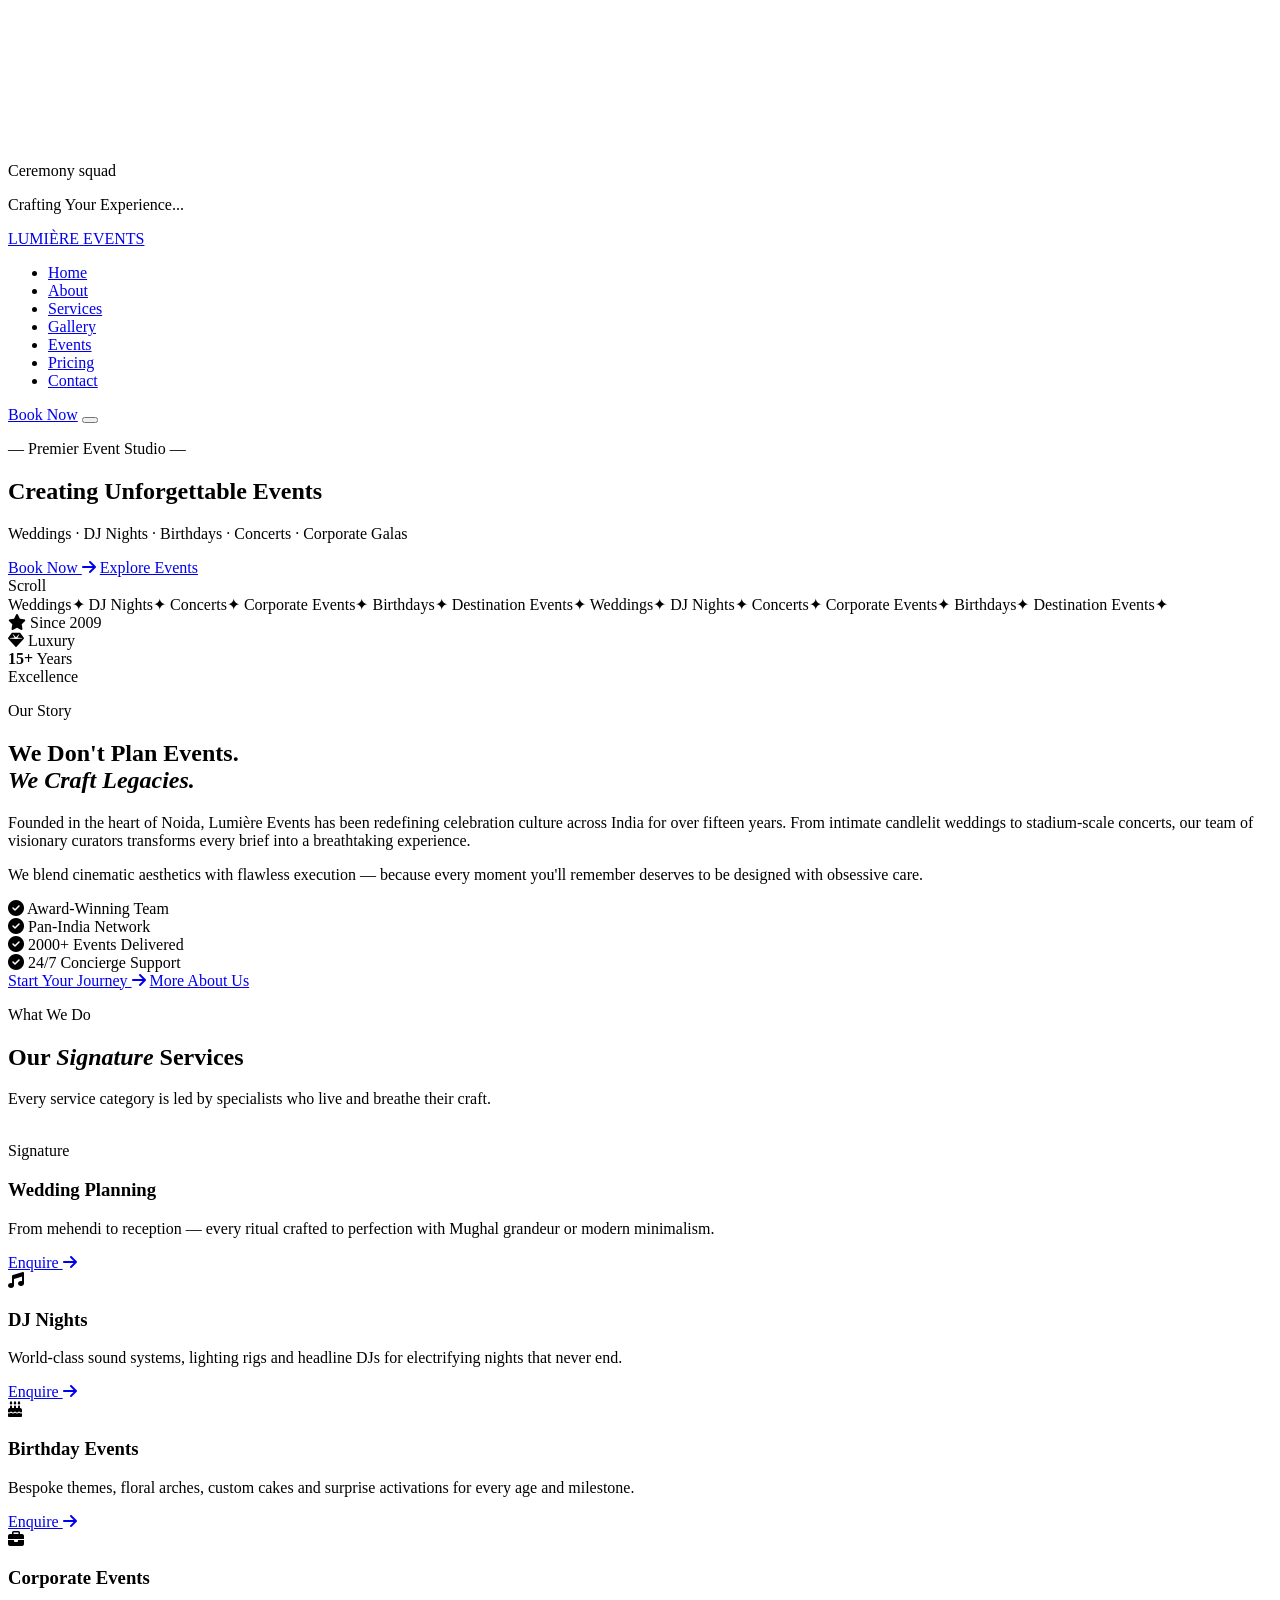
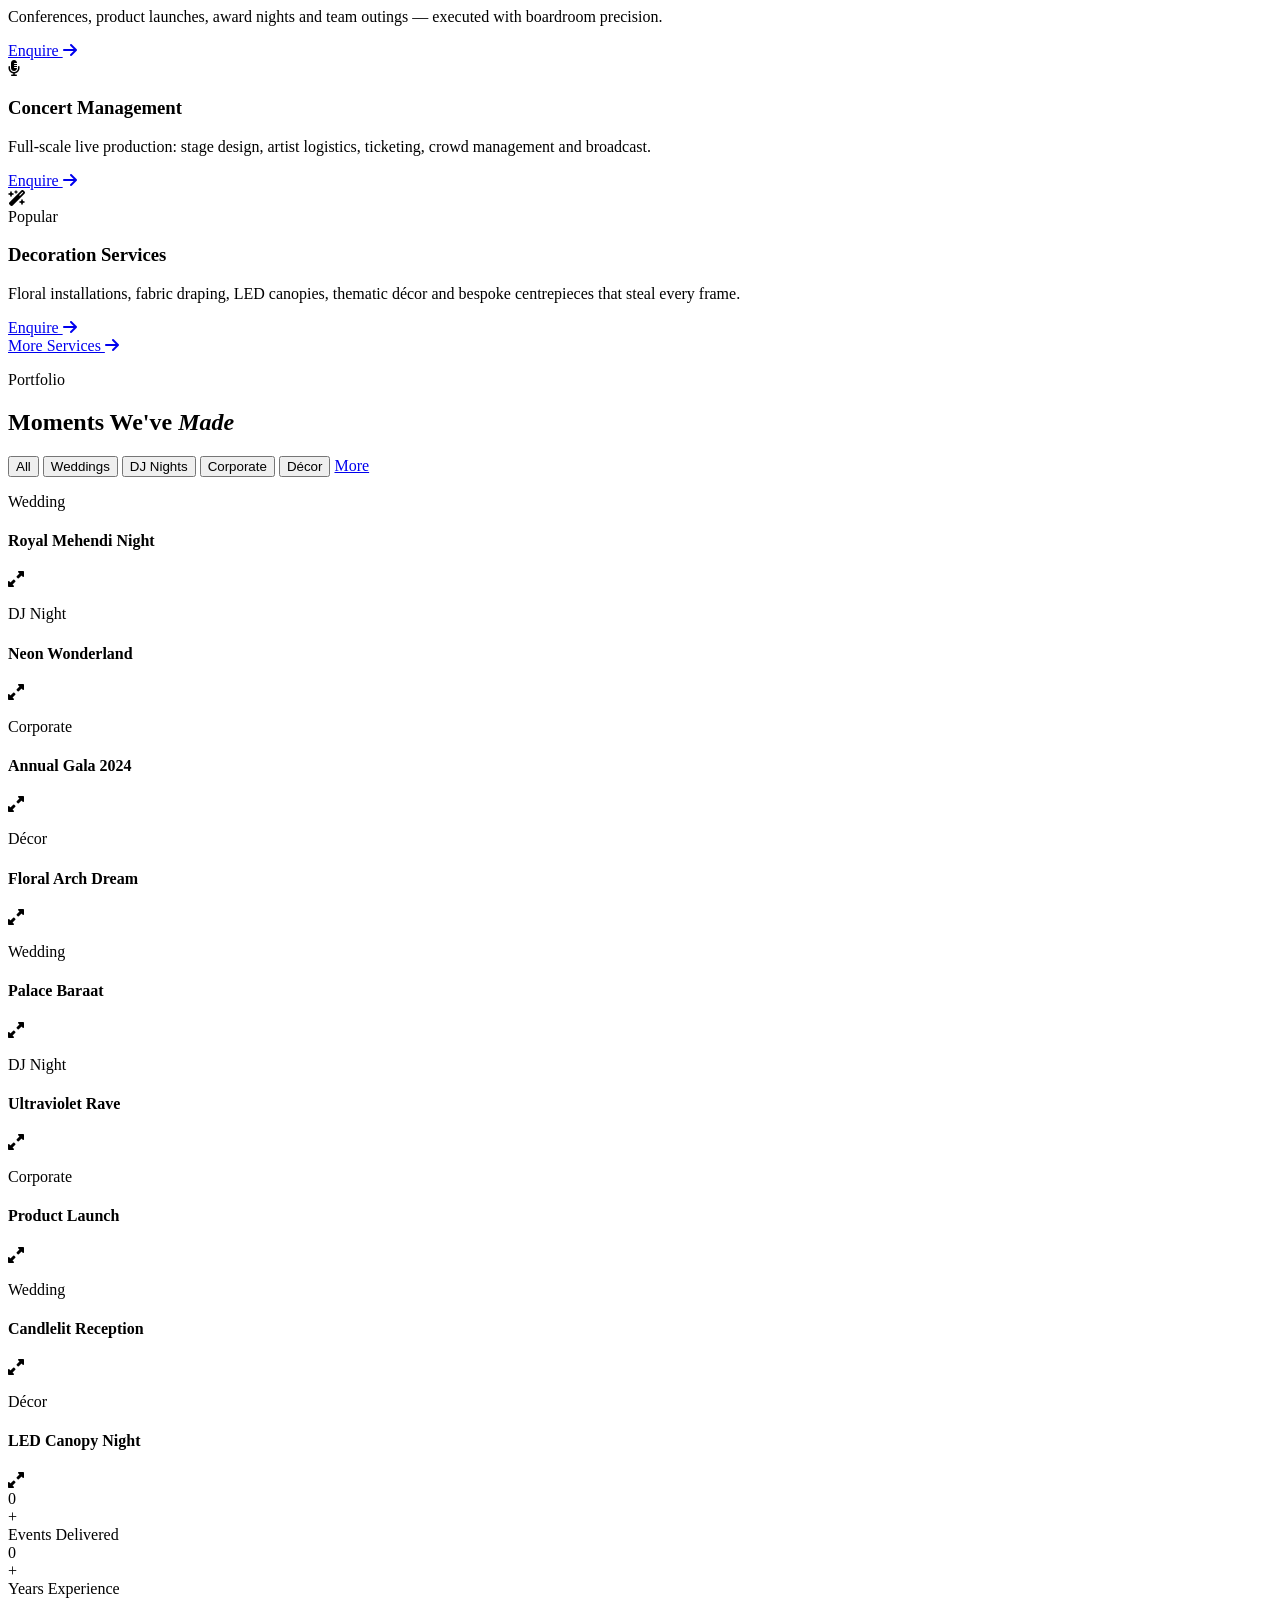
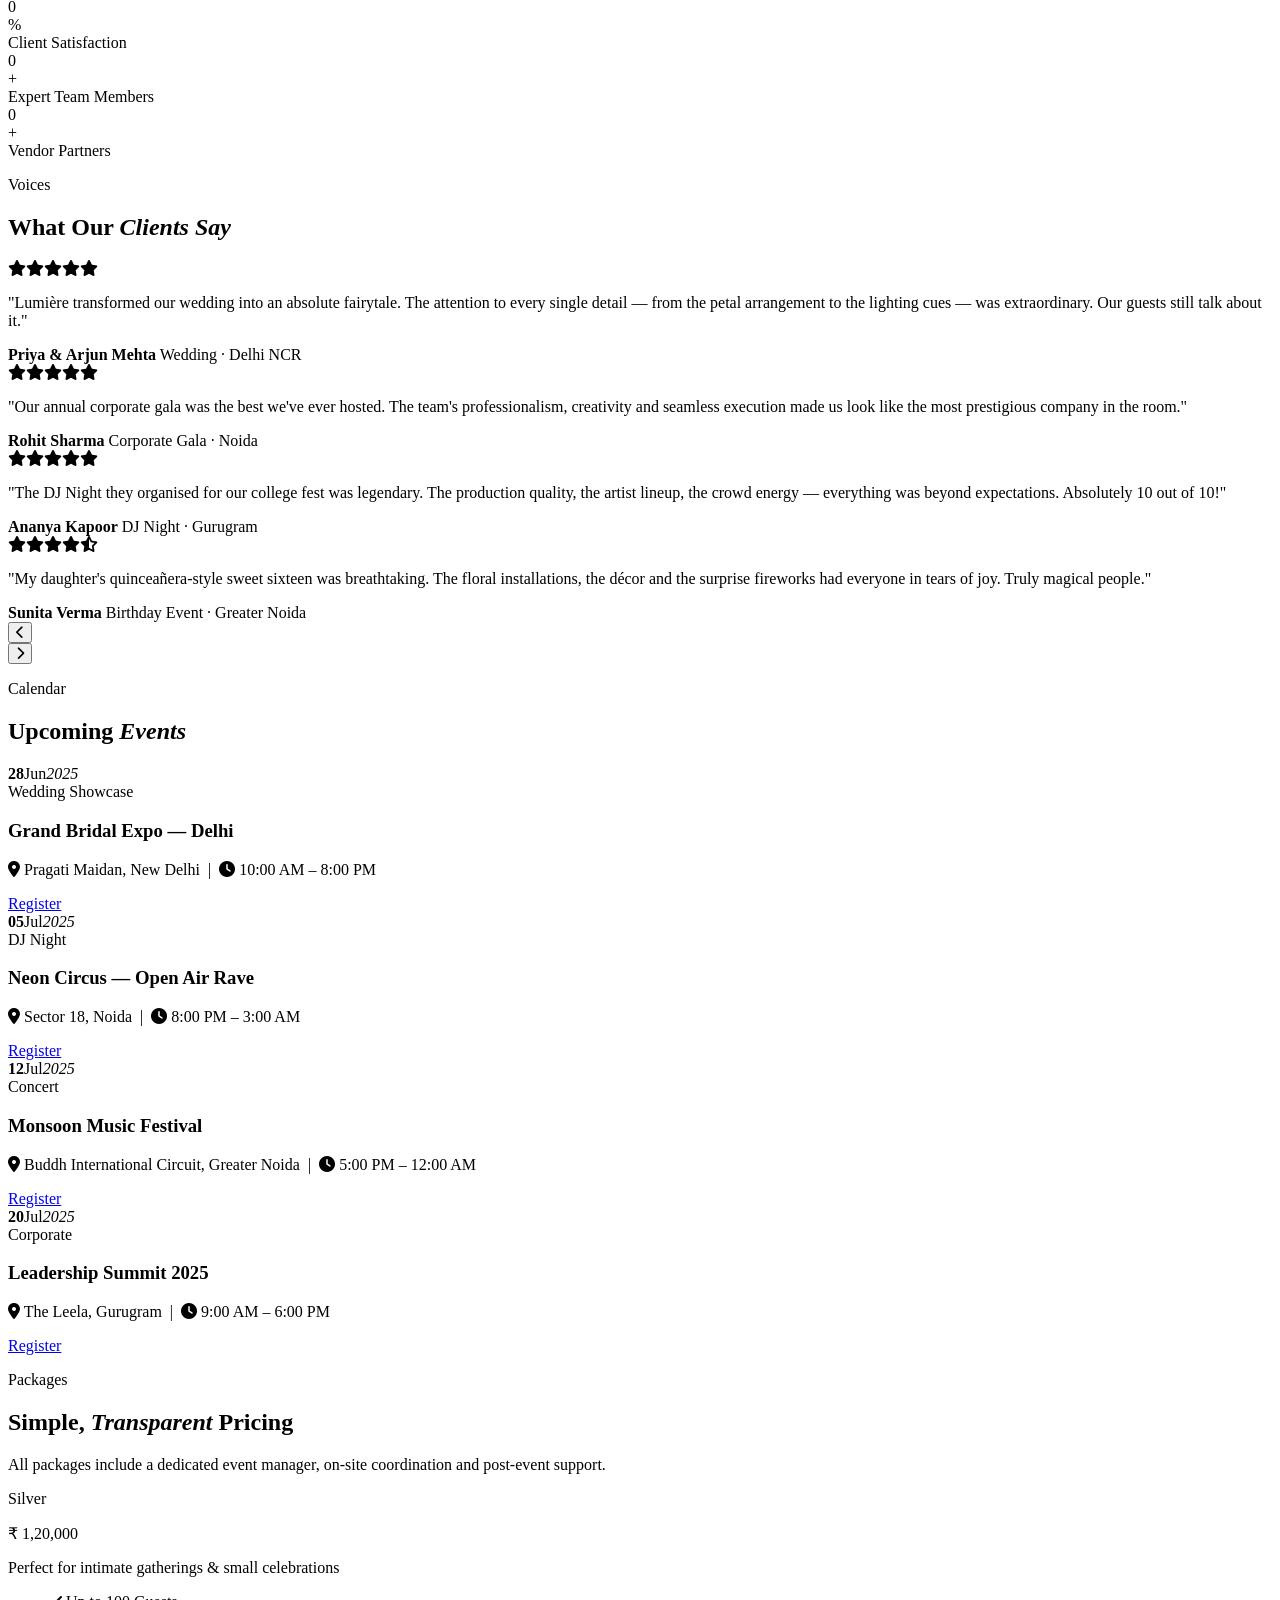
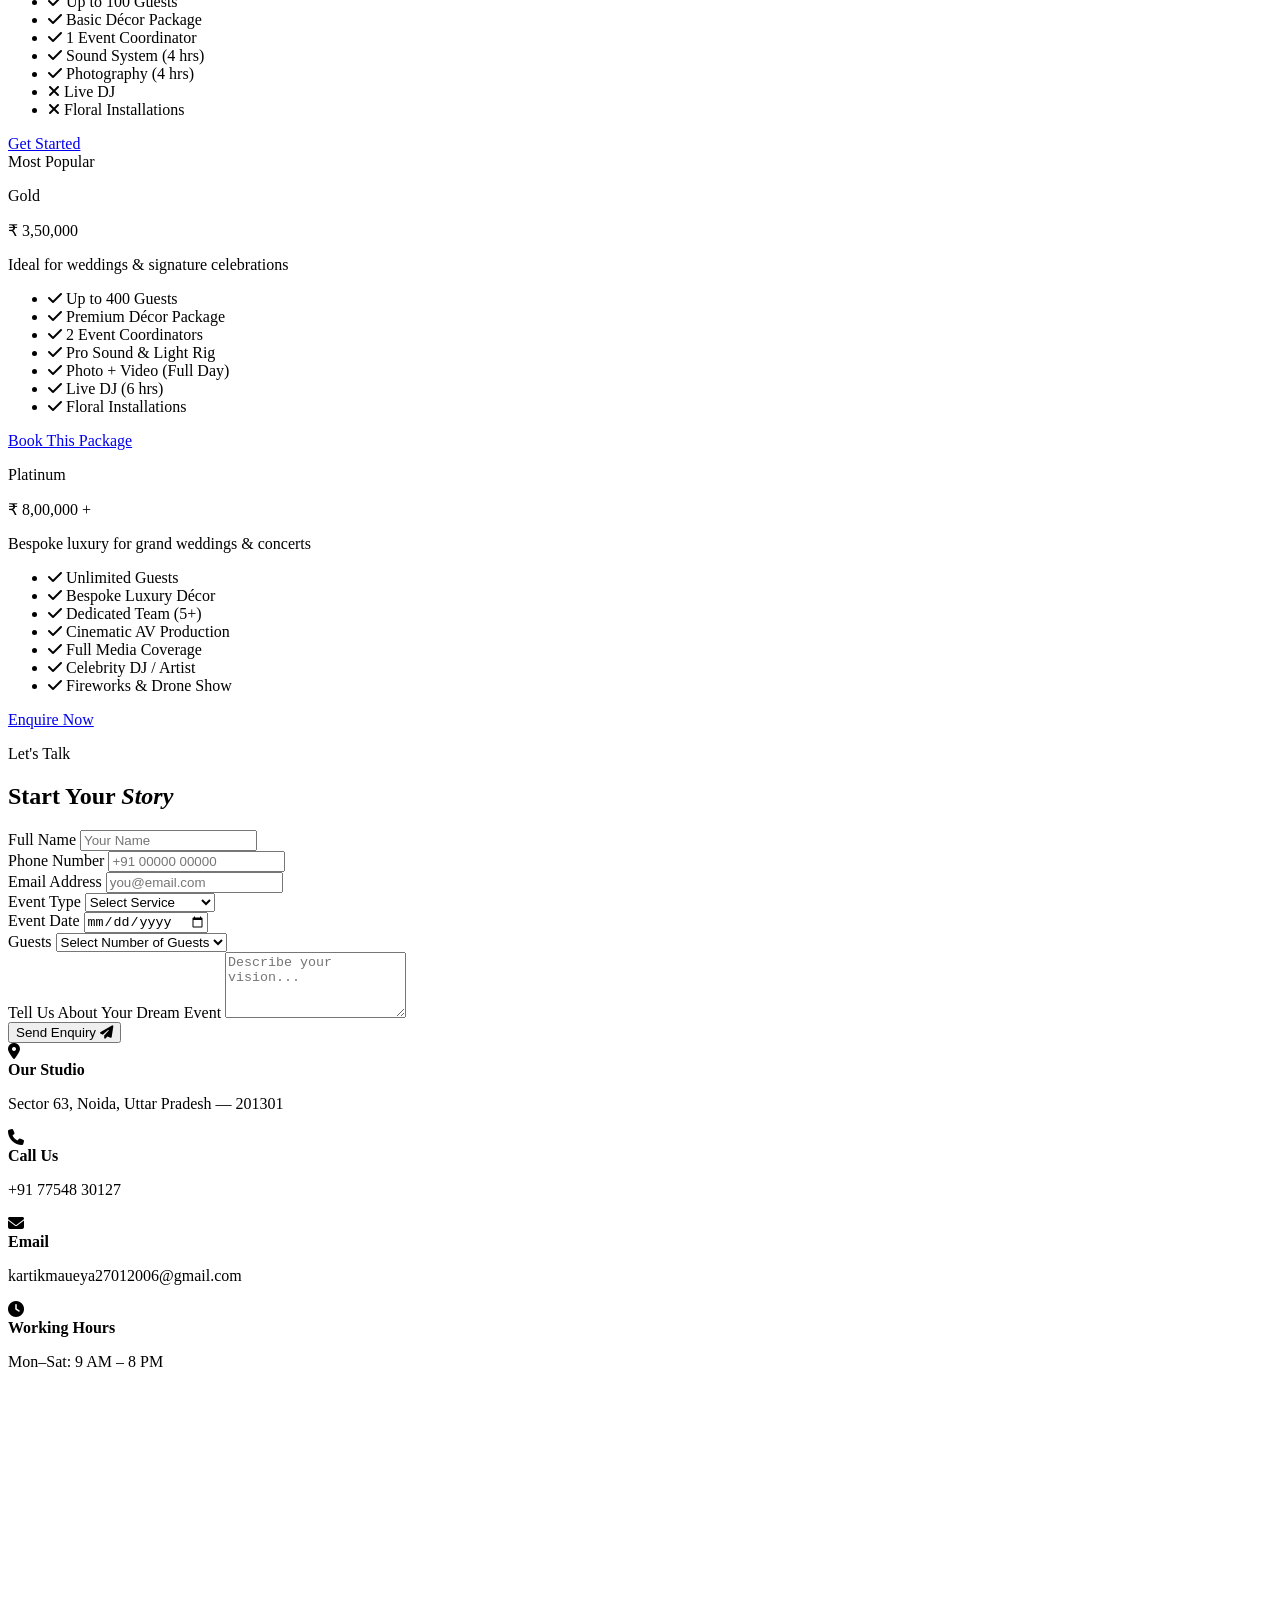
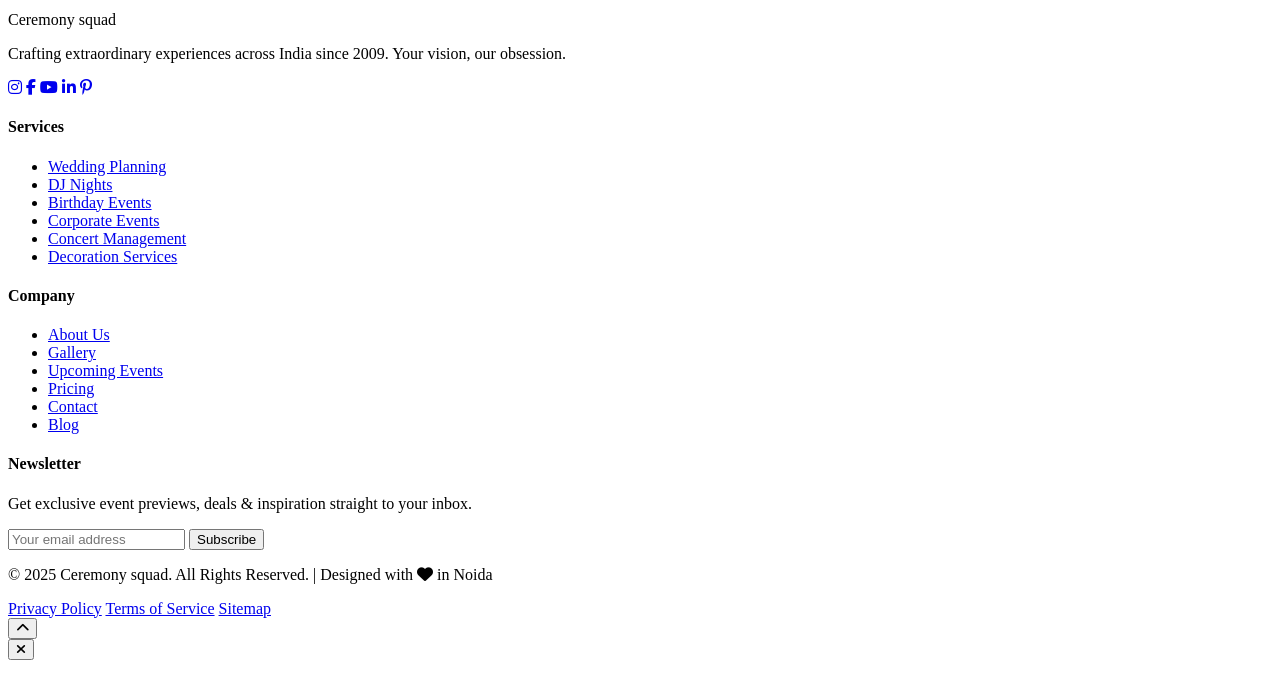
==== index.html @ a103bd66 "Update button text to 'More About Us'" ====
<!DOCTYPE html>
<html lang="en">
<head>
  <meta charset="UTF-8" />
  <meta name="viewport" content="width=device-width, initial-scale=1.0" />
  <meta name="description" content="Lumière Events – Premium luxury event planning for weddings, DJ nights, corporate events, concerts & more in India." />
  <meta name="keywords" content="luxury event planner, wedding planner, DJ night, corporate events, concert management, Noida" />
  <title>Ceremony squad | Creating Unforgettable Moments</title>
  <link rel="preconnect" href="https://fonts.googleapis.com" />
  <link rel="preconnect" href="https://fonts.gstatic.com" crossorigin />
  <link href="https://fonts.googleapis.com/css2?family=Bebas+Neue&family=Montserrat:ital,wght@0,300;0,400;0,600;0,700;1,300&family=Cormorant+Garamond:ital,wght@0,300;0,400;1,300&display=swap" rel="stylesheet" />
  <link rel="stylesheet" href="https://cdnjs.cloudflare.com/ajax/libs/font-awesome/6.5.0/css/all.min.css" />
  <link rel="stylesheet" href="style.css" />
</head>
<body>

  <!-- PARTICLE CANVAS -->
  <canvas id="particles-canvas"></canvas>

  <!-- CURSOR -->
  <div class="cursor-dot"></div>
  <div class="cursor-ring"></div>

  <!-- PRELOADER -->
  <div id="preloader">
    <div class="preloader-inner">
      <div class="preloader-logo">Ceremony squad</span></div>
      <div class="preloader-bar"><div class="preloader-fill"></div></div>
      <p class="preloader-text">Crafting Your Experience...</p>
    </div>
  </div>

  <!-- ===== NAVBAR ===== -->
  <nav id="navbar">
    <div class="nav-container">
      <a href="#home" class="nav-logo">
        <span class="logo-main">LUMIÈRE</span>
        <span class="logo-sub">EVENTS</span>
      </a>
      <ul class="nav-links" id="nav-links">
        <li><a href="#home" class="nav-link active">Home</a></li>
        <li><a href="#about" class="nav-link">About</a></li>
        <li><a href="#services" class="nav-link">Services</a></li>
        <li><a href="#gallery" class="nav-link">Gallery</a></li>
        <li><a href="#upcoming" class="nav-link">Events</a></li>
        <li><a href="#pricing" class="nav-link">Pricing</a></li>
        <li><a href="#contact" class="nav-link">Contact</a></li>
      </ul>
      <a href="#contact" class="nav-cta">Book Now</a>
      <button class="hamburger" id="hamburger" aria-label="Menu">
        <span></span><span></span><span></span>
      </button>
    </div>
  </nav>

  <!-- ===== HERO ===== -->
  <section id="home" class="hero">
    <div class="hero-bg">
      <div class="hero-overlay"></div>
      <div class="hero-shapes">
        <div class="hs hs1"></div>
        <div class="hs hs2"></div>
        <div class="hs hs3"></div>
      </div>
      <!-- Animated event imagery using CSS -->
      <div class="hero-visual">
        <div class="hv-ring hv-ring1"></div>
        <div class="hv-ring hv-ring2"></div>
        <div class="hv-ring hv-ring3"></div>
        <div class="hv-orb"></div>
      </div>
    </div>
    <div class="hero-content">
      <p class="hero-eyebrow reveal-up">— Premier Event Studio —</p>
      <h1 class="hero-title">
        <span class="ht-line reveal-up delay-1">Creating</span>
        <span class="ht-line ht-gold reveal-up delay-2">Unforgettable</span>
        <span class="ht-line reveal-up delay-3">Events</span>
      </h1>
      <p class="hero-tagline reveal-up delay-4">
        Weddings · DJ Nights · Birthdays · Concerts · Corporate Galas
      </p>
      <div class="hero-actions reveal-up delay-5">
        <a href="#contact" class="btn btn-gold">Book Now <i class="fas fa-arrow-right"></i></a>
        <a href="#services" class="btn btn-outline">Explore Events</a>
      </div>
      <div class="hero-scroll-cue">
        <span>Scroll</span>
        <div class="scroll-line"></div>
      </div>
    </div>
    <div class="hero-ticker">
      <div class="ticker-inner">
        <span>Weddings</span><span class="sep">✦</span>
        <span>DJ Nights</span><span class="sep">✦</span>
        <span>Concerts</span><span class="sep">✦</span>
        <span>Corporate Events</span><span class="sep">✦</span>
        <span>Birthdays</span><span class="sep">✦</span>
        <span>Destination Events</span><span class="sep">✦</span>
        <span>Weddings</span><span class="sep">✦</span>
        <span>DJ Nights</span><span class="sep">✦</span>
        <span>Concerts</span><span class="sep">✦</span>
        <span>Corporate Events</span><span class="sep">✦</span>
        <span>Birthdays</span><span class="sep">✦</span>
        <span>Destination Events</span><span class="sep">✦</span>
      </div>
    </div>
  </section>

  <!-- ===== ABOUT ===== -->
  <section id="about" class="about section">
    <div class="container">
      <div class="about-grid">
        <div class="about-visual">
          <div class="av-frame">
            <div class="av-img av-img1">
              <div class="av-placeholder ap1" style="background-image: url('img/wed.jpg')">
                <i class="fas fa-star"></i>
                <span style="color: black;">Since 2009</span>
              </div>
            </div>
            <div class="av-img av-img2">
              <div class="av-placeholder ap2" >
                <i class="fas fa-gem"></i>
                <span>Luxury</span>
              </div>
            </div>
            <div class="av-badge">
              <div class="avb-inner">
                <strong>15+</strong>
                <span>Years<br>Excellence</span>
              </div>
            </div>
          </div>
        </div>
        <div class="about-text">
          <p class="section-eyebrow">Our Story</p>
          <h2 class="section-title">We Don't Plan Events.<br><em>We Craft Legacies.</em></h2>
          <p class="about-desc">
            Founded in the heart of Noida, Lumière Events has been redefining celebration culture across India for over fifteen years. From intimate candlelit weddings to stadium-scale concerts, our team of visionary curators transforms every brief into a breathtaking experience.
          </p>
          <p class="about-desc">
            We blend cinematic aesthetics with flawless execution — because every moment you'll remember deserves to be designed with obsessive care.
          </p>
          <div class="about-pills">
            <div class="pill"><i class="fas fa-check-circle"></i> Award-Winning Team</div>
            <div class="pill"><i class="fas fa-check-circle"></i> Pan-India Network</div>
            <div class="pill"><i class="fas fa-check-circle"></i> 2000+ Events Delivered</div>
            <div class="pill"><i class="fas fa-check-circle"></i> 24/7 Concierge Support</div>
          </div>
          <a href="#contact" class="btn btn-gold mt-2">Start Your Journey <i class="fas fa-arrow-right"></i></a>
          <a href="about.html" class="btn btn-outline">More About Us</a>
        </div>
      </div>
    </div>
  </section>

  <!-- ===== SERVICES ===== -->
  <section id="services" class="services section section-dark">
    <div class="container">
      <div class="section-header">
        <p class="section-eyebrow">What We Do</p>
        <h2 class="section-title">Our <em>Signature</em> Services</h2>
        <p class="section-sub">Every service category is led by specialists who live and breathe their craft.</p>
      </div>
      <div class="services-grid">

        <div class="service-card sc-wide">
          <div class="sc-icon"><i class="fas fa-rings-wedding"></i></div>
          <div class="sc-tag">Signature</div>
          <h3>Wedding Planning</h3>
          <p>From mehendi to reception — every ritual crafted to perfection with Mughal grandeur or modern minimalism.</p>
          <a href="#contact" class="sc-link">Enquire <i class="fas fa-arrow-right"></i></a>
          <div class="sc-glow"></div>
        </div>

        <div class="service-card">
          <div class="sc-icon"><i class="fas fa-music"></i></div>
          <h3>DJ Nights</h3>
          <p>World-class sound systems, lighting rigs and headline DJs for electrifying nights that never end.</p>
          <a href="#contact" class="sc-link">Enquire <i class="fas fa-arrow-right"></i></a>
          <div class="sc-glow sc-glow-purple"></div>
        </div>

        <div class="service-card">
          <div class="sc-icon"><i class="fas fa-cake-candles"></i></div>
          <h3>Birthday Events</h3>
          <p>Bespoke themes, floral arches, custom cakes and surprise activations for every age and milestone.</p>
          <a href="#contact" class="sc-link">Enquire <i class="fas fa-arrow-right"></i></a>
          <div class="sc-glow sc-glow-orange"></div>
        </div>

        <div class="service-card">
          <div class="sc-icon"><i class="fas fa-briefcase"></i></div>
          <h3>Corporate Events</h3>
          <p>Conferences, product launches, award nights and team outings — executed with boardroom precision.</p>
          <a href="#contact" class="sc-link">Enquire <i class="fas fa-arrow-right"></i></a>
          <div class="sc-glow"></div>
        </div>

        <div class="service-card">
          <div class="sc-icon"><i class="fas fa-microphone-lines"></i></div>
          <h3>Concert Management</h3>
          <p>Full-scale live production: stage design, artist logistics, ticketing, crowd management and broadcast.</p>
          <a href="#contact" class="sc-link">Enquire <i class="fas fa-arrow-right"></i></a>
          <div class="sc-glow sc-glow-purple"></div>
        </div>

        <div class="service-card sc-wide">
          <div class="sc-icon"><i class="fas fa-wand-magic-sparkles"></i></div>
          <div class="sc-tag">Popular</div>
          <h3>Decoration Services</h3>
          <p>Floral installations, fabric draping, LED canopies, thematic décor and bespoke centrepieces that steal every frame.</p>
          <a href="#contact" class="sc-link">Enquire <i class="fas fa-arrow-right"></i></a>
          <div class="sc-glow sc-glow-orange"></div>
        </div>

      </div>
      <a href="services.html" class="btn btn-gold mt-2">More Services <i class="fas fa-arrow-right"></i></a>
    </div>
  </section>

  <!-- ===== GALLERY ===== -->
  <section id="gallery" class="gallery section">
    <div class="container">
      <div class="section-header">
        <p class="section-eyebrow">Portfolio</p>
        <h2 class="section-title">Moments We've <em>Made</em></h2>
      </div>
      <div class="gallery-filter">
        <button class="gf-btn active" data-filter="all">All</button>
        <button class="gf-btn" data-filter="wedding">Weddings</button>
        <button class="gf-btn" data-filter="dj">DJ Nights</button>
        <button class="gf-btn" data-filter="corporate">Corporate</button>
        <button class="gf-btn" data-filter="decor">Décor</button>
        <a href="gallery.html" class="gf-btn">More</a>
      </div>
      <div class="gallery-masonry">
        <div class="gm-item tall" data-cat="wedding">
          <div class="gmi-inner gmi-c1" style="background-image: url('img/mehndi.jpg'); background-size: cover; background-position: center;">
            <div class="gmi-overlay">
              <p class="gmi-cat">Wedding</p>
              <h4>Royal Mehendi Night</h4>
              <i class="fas fa-expand-alt"></i>
            </div>
          </div>
        </div>
        <div class="gm-item" data-cat="dj">
          <div class="gmi-inner gmi-c2" style="background-image: url('img/neon.jpg'); background-size: cover; background-position: center;">
            <div class="gmi-overlay">
              <p class="gmi-cat">DJ Night</p>
              <h4>Neon Wonderland</h4>
              <i class="fas fa-expand-alt"></i>
            </div>
          </div>
        </div>
        <div class="gm-item" data-cat="corporate">
          <div class="gmi-inner gmi-c3" style="background-image: url('img/corporate.jpg'); background-size: cover; background-position: center;">
            <div class="gmi-overlay">
              <p class="gmi-cat">Corporate</p>
              <h4>Annual Gala 2024</h4>
              <i class="fas fa-expand-alt"></i>
            </div>
          </div>
        </div>
        <div class="gm-item tall" data-cat="decor">
          <div class="gmi-inner gmi-c4" style="background-image: url('img/wed.jpg'); background-size: cover; background-position: center;">
            <div class="gmi-overlay">
              <p class="gmi-cat">Décor</p>
              <h4>Floral Arch Dream</h4>
              <i class="fas fa-expand-alt"></i>
            </div>
          </div>
        </div>
        <div class="gm-item wide" data-cat="wedding">
          <div class="gmi-inner gmi-c5" style="background-image: url('img/baraat.jpg'); background-size: cover; background-position: center;">
            <div class="gmi-overlay">
              <p class="gmi-cat">Wedding</p>
              <h4>Palace Baraat</h4>
              <i class="fas fa-expand-alt"></i>
            </div>
          </div>
        </div>
        <div class="gm-item" data-cat="dj">
          <div class="gmi-inner gmi-c6" style="background-image: url('img/dj.jpg'); background-size: cover; background-position: center;">
            <div class="gmi-overlay">
              <p class="gmi-cat">DJ Night</p>
              <h4>Ultraviolet Rave</h4>
              <i class="fas fa-expand-alt"></i>
            </div>
          </div>
        </div>
        <div class="gm-item" data-cat="corporate">
          <div class="gmi-inner gmi-c7" style="background-image: url('img/corporate.jpg'); background-size: cover; background-position: center;">
            <div class="gmi-overlay">
              <p class="gmi-cat">Corporate</p>
              <h4>Product Launch</h4>
              <i class="fas fa-expand-alt"></i>
            </div>
          </div>
        </div>
        <div class="gm-item tall" data-cat="wedding">
          <div class="gmi-inner gmi-c8" style="background-image: url('img/candil.jpg'); background-size: cover; background-position: center;">
            <div class="gmi-overlay">
              <p class="gmi-cat">Wedding</p>
              <h4>Candlelit Reception</h4>
              <i class="fas fa-expand-alt"></i>
            </div>
          </div>
        </div>
        <div class="gm-item" data-cat="decor">
          <div class="gmi-inner gmi-c9" style="background-image: url('img/canop.jpg'); background-size: cover; background-position: center;">
            <div class="gmi-overlay">
              <p class="gmi-cat">Décor</p>
              <h4>LED Canopy Night</h4>
              <i class="fas fa-expand-alt"></i>
            </div>
          </div>
        </div>
      </div>
    </div>
  </section>

  <!-- ===== STATS ===== -->
  <section class="stats section section-dark">
    <div class="container">
      <div class="stats-grid">
        <div class="stat-item">
          <div class="stat-num" data-target="2400">0</div>
          <div class="stat-plus">+</div>
          <div class="stat-label">Events Delivered</div>
        </div>
        <div class="stat-item">
          <div class="stat-num" data-target="15">0</div>
          <div class="stat-plus">+</div>
          <div class="stat-label">Years Experience</div>
        </div>
        <div class="stat-item">
          <div class="stat-num" data-target="98">0</div>
          <div class="stat-plus">%</div>
          <div class="stat-label">Client Satisfaction</div>
        </div>
        <div class="stat-item">
          <div class="stat-num" data-target="50">0</div>
          <div class="stat-plus">+</div>
          <div class="stat-label">Expert Team Members</div>
        </div>
        <div class="stat-item">
          <div class="stat-num" data-target="120">0</div>
          <div class="stat-plus">+</div>
          <div class="stat-label">Vendor Partners</div>
        </div>
      </div>
    </div>
  </section>

  <!-- ===== TESTIMONIALS ===== -->
  <section id="testimonials" class="testimonials section">
    <div class="container">
      <div class="section-header">
        <p class="section-eyebrow">Voices</p>
        <h2 class="section-title">What Our <em>Clients Say</em></h2>
      </div>
      <div class="testi-carousel">
        <div class="testi-track" id="testi-track">

          <div class="testi-card">
            <div class="tc-stars"><i class="fas fa-star"></i><i class="fas fa-star"></i><i class="fas fa-star"></i><i class="fas fa-star"></i><i class="fas fa-star"></i></div>
            <p class="tc-text">"Lumière transformed our wedding into an absolute fairytale. The attention to every single detail — from the petal arrangement to the lighting cues — was extraordinary. Our guests still talk about it."</p>
            <div class="tc-author">
              <div class="tc-avatar ta1"></div>
              <div>
                <strong>Priya & Arjun Mehta</strong>
                <span>Wedding · Delhi NCR</span>
              </div>
            </div>
          </div>

          <div class="testi-card">
            <div class="tc-stars"><i class="fas fa-star"></i><i class="fas fa-star"></i><i class="fas fa-star"></i><i class="fas fa-star"></i><i class="fas fa-star"></i></div>
            <p class="tc-text">"Our annual corporate gala was the best we've ever hosted. The team's professionalism, creativity and seamless execution made us look like the most prestigious company in the room."</p>
            <div class="tc-author">
              <div class="tc-avatar ta2"></div>
              <div>
                <strong>Rohit Sharma</strong>
                <span>Corporate Gala · Noida</span>
              </div>
            </div>
          </div>

          <div class="testi-card" width="100%">
            <div class="tc-stars"><i class="fas fa-star"></i><i class="fas fa-star"></i><i class="fas fa-star"></i><i class="fas fa-star"></i><i class="fas fa-star"></i></div>
            <p class="tc-text">"The DJ Night they organised for our college fest was legendary. The production quality, the artist lineup, the crowd energy — everything was beyond expectations. Absolutely 10 out of 10!"</p>
            <div class="tc-author">
              <div class="tc-avatar ta3"></div>
              <div>
                <strong>Ananya Kapoor</strong>
                <span>DJ Night · Gurugram</span>
              </div>
            </div>
          </div>

          <div class="testi-card">
            <div class="tc-stars"><i class="fas fa-star"></i><i class="fas fa-star"></i><i class="fas fa-star"></i><i class="fas fa-star"></i><i class="fas fa-star-half-alt"></i></div>
            <p class="tc-text">"My daughter's quinceañera-style sweet sixteen was breathtaking. The floral installations, the décor and the surprise fireworks had everyone in tears of joy. Truly magical people."</p>
            <div class="tc-author">
              <div class="tc-avatar ta4"></div>
              <div>
                <strong>Sunita Verma</strong>
                <span>Birthday Event · Greater Noida</span>
              </div>
            </div>
          </div>

        </div>
        <div class="testi-controls">
          <button class="tc-btn" id="tprev"><i class="fas fa-chevron-left"></i></button>
          <div class="tc-dots" id="tc-dots"></div>
          <button class="tc-btn" id="tnext"><i class="fas fa-chevron-right"></i></button>
        </div>
      </div>
    </div>
  </section>

  <!-- ===== UPCOMING EVENTS ===== -->
  <section id="upcoming" class="upcoming section section-dark">
    <div class="container">
      <div class="section-header">
        <p class="section-eyebrow">Calendar</p>
        <h2 class="section-title">Upcoming <em>Events</em></h2>
      </div>
      <div class="events-list">

        <div class="event-item">
          <div class="ei-date">
            <strong>28</strong><span>Jun</span><em>2025</em>
          </div>
          <div class="ei-info">
            <div class="ei-badge" style="--badge-clr: var(--gold)">Wedding Showcase</div>
            <h3>Grand Bridal Expo — Delhi</h3>
            <p><i class="fas fa-map-marker-alt"></i> Pragati Maidan, New Delhi &nbsp;|&nbsp; <i class="fas fa-clock"></i> 10:00 AM – 8:00 PM</p>
          </div>
          <a href="#contact" class="btn btn-outline btn-sm">Register</a>
        </div>

        <div class="event-item">
          <div class="ei-date">
            <strong>05</strong><span>Jul</span><em>2025</em>
          </div>
          <div class="ei-info">
            <div class="ei-badge" style="--badge-clr: var(--purple)">DJ Night</div>
            <h3>Neon Circus — Open Air Rave</h3>
            <p><i class="fas fa-map-marker-alt"></i> Sector 18, Noida &nbsp;|&nbsp; <i class="fas fa-clock"></i> 8:00 PM – 3:00 AM</p>
          </div>
          <a href="#contact" class="btn btn-outline btn-sm">Register</a>
        </div>

        <div class="event-item">
          <div class="ei-date">
            <strong>12</strong><span>Jul</span><em>2025</em>
          </div>
          <div class="ei-info">
            <div class="ei-badge" style="--badge-clr: var(--orange)">Concert</div>
            <h3>Monsoon Music Festival</h3>
            <p><i class="fas fa-map-marker-alt"></i> Buddh International Circuit, Greater Noida &nbsp;|&nbsp; <i class="fas fa-clock"></i> 5:00 PM – 12:00 AM</p>
          </div>
          <a href="#contact" class="btn btn-outline btn-sm">Register</a>
        </div>

        <div class="event-item">
          <div class="ei-date">
            <strong>20</strong><span>Jul</span><em>2025</em>
          </div>
          <div class="ei-info">
            <div class="ei-badge" style="--badge-clr: var(--gold)">Corporate</div>
            <h3>Leadership Summit 2025</h3>
            <p><i class="fas fa-map-marker-alt"></i> The Leela, Gurugram &nbsp;|&nbsp; <i class="fas fa-clock"></i> 9:00 AM – 6:00 PM</p>
          </div>
          <a href="#contact" class="btn btn-outline btn-sm">Register</a>
        </div>

      </div>
    </div>
  </section>

  <!-- ===== PRICING ===== -->
  <section id="pricing" class="pricing section">
    <div class="container">
      <div class="section-header">
        <p class="section-eyebrow">Packages</p>
        <h2 class="section-title">Simple, <em>Transparent</em> Pricing</h2>
        <p class="section-sub">All packages include a dedicated event manager, on-site coordination and post-event support.</p>
      </div>
      <div class="pricing-grid">

        <div class="price-card">
          <div class="pc-header">
            <p class="pc-tier">Silver</p>
            <div class="pc-price">
              <span class="pc-curr">₹</span>
              <span class="pc-amt">1,20,000</span>
            </div>
            <p class="pc-desc">Perfect for intimate gatherings & small celebrations</p>
          </div>
          <ul class="pc-features">
            <li><i class="fas fa-check"></i> Up to 100 Guests</li>
            <li><i class="fas fa-check"></i> Basic Décor Package</li>
            <li><i class="fas fa-check"></i> 1 Event Coordinator</li>
            <li><i class="fas fa-check"></i> Sound System (4 hrs)</li>
            <li><i class="fas fa-check"></i> Photography (4 hrs)</li>
            <li class="disabled"><i class="fas fa-times"></i> Live DJ</li>
            <li class="disabled"><i class="fas fa-times"></i> Floral Installations</li>
          </ul>
          <a href="#contact" class="btn btn-outline w-full">Get Started</a>
        </div>

        <div class="price-card pc-featured">
          <div class="pc-badge">Most Popular</div>
          <div class="pc-header">
            <p class="pc-tier">Gold</p>
            <div class="pc-price">
              <span class="pc-curr">₹</span>
              <span class="pc-amt">3,50,000</span>
            </div>
            <p class="pc-desc">Ideal for weddings & signature celebrations</p>
          </div>
          <ul class="pc-features">
            <li><i class="fas fa-check"></i> Up to 400 Guests</li>
            <li><i class="fas fa-check"></i> Premium Décor Package</li>
            <li><i class="fas fa-check"></i> 2 Event Coordinators</li>
            <li><i class="fas fa-check"></i> Pro Sound & Light Rig</li>
            <li><i class="fas fa-check"></i> Photo + Video (Full Day)</li>
            <li><i class="fas fa-check"></i> Live DJ (6 hrs)</li>
            <li><i class="fas fa-check"></i> Floral Installations</li>
          </ul>
          <a href="#contact" class="btn btn-gold w-full">Book This Package</a>
        </div>

        <div class="price-card">
          <div class="pc-header">
            <p class="pc-tier">Platinum</p>
            <div class="pc-price">
              <span class="pc-curr">₹</span>
              <span class="pc-amt">8,00,000</span>
              <span class="pc-note">+</span>
            </div>
            <p class="pc-desc">Bespoke luxury for grand weddings & concerts</p>
          </div>
          <ul class="pc-features">
            <li><i class="fas fa-check"></i> Unlimited Guests</li>
            <li><i class="fas fa-check"></i> Bespoke Luxury Décor</li>
            <li><i class="fas fa-check"></i> Dedicated Team (5+)</li>
            <li><i class="fas fa-check"></i> Cinematic AV Production</li>
            <li><i class="fas fa-check"></i> Full Media Coverage</li>
            <li><i class="fas fa-check"></i> Celebrity DJ / Artist</li>
            <li><i class="fas fa-check"></i> Fireworks & Drone Show</li>
          </ul>
          <a href="#contact" class="btn btn-outline w-full">Enquire Now</a>
        </div>

      </div>
    </div>
  </section>

  <!-- ===== CONTACT ===== -->
  <section id="contact" class="contact section section-dark">
    <div class="container">
      <div class="section-header">
        <p class="section-eyebrow">Let's Talk</p>
        <h2 class="section-title">Start Your <em>Story</em></h2>
      </div>
      <div class="contact-grid">
        <div class="contact-form-wrap">
          <form class="contact-form" id="contactForm">
            <div class="cf-row">
              <div class="cf-group">
                <label>Full Name</label>
                <input type="text" placeholder="Your Name" required />
              </div>
              <div class="cf-group">
                <label>Phone Number</label>
                <input type="tel" placeholder="+91 00000 00000" required />
              </div>
            </div>
            <div class="cf-row">
              <div class="cf-group">
                <label>Email Address</label>
                <input type="email" placeholder="you@email.com" required />
              </div>
              <div class="cf-group">
                <label>Event Type</label>
                <select>
                  <option value="">Select Service</option>
                  <option>Wedding Planning</option>
                  <option>DJ Night</option>
                  <option>Birthday Event</option>
                  <option>Corporate Event</option>
                  <option>Concert</option>
                  <option>Decoration Only</option>
                </select>
              </div>
            </div>
            <div class="cf-row">
              <div class="cf-group">
              <label>Event Date</label>
              <input type="date" />
            </div>
            <div class="cf-group">
                <label>Guests</label>
                <select>
                  <option value="">Select Number of Guests</option>
                  <option>50 - 100</option>
                  <option>100 - 200</option>
                  <option>200 - 300</option>
                  <option>300 - 400</option>
                  <option>400 - 500</option>
                  <option>500+</option>
                </select>
              </div>
            </div>
            <div class="cf-group">
              <label>Tell Us About Your Dream Event</label>
              <textarea rows="4" placeholder="Describe your vision..."></textarea>
            </div>
            <button type="submit" class="btn btn-gold w-full">Send Enquiry <i class="fas fa-paper-plane"></i></button>
          </form>
        </div>
        <div class="contact-info">
          <div class="ci-item">
            <div class="ci-icon"><i class="fas fa-map-marker-alt"></i></div>
            <div>
              <strong>Our Studio</strong>
              <p>Sector 63, Noida, Uttar Pradesh — 201301</p>
            </div>
          </div>
          <div class="ci-item">
            <div class="ci-icon"><i class="fas fa-phone"></i></div>
            <div>
              <strong>Call Us</strong>
              <p>+91 77548 30127</p>
            </div>
          </div>
          <div class="ci-item">
            <div class="ci-icon"><i class="fas fa-envelope"></i></div>
            <div>
              <strong>Email</strong>
              <p>kartikmaueya27012006@gmail.com</p>
            </div>
          </div>
          <div class="ci-item">
            <div class="ci-icon"><i class="fas fa-clock"></i></div>
            <div>
              <strong>Working Hours</strong>
              <p>Mon–Sat: 9 AM – 8 PM</p>
            </div>
          </div>
          <!-- Embedded Map Mockup (dark style) -->
          <div class="map-wrap">
            <iframe
              src="https://www.google.com/maps/embed?pb=!1m18!1m12!1m3!1d3502.9!2d77.37!3d28.62!2m3!1f0!2f0!3f0!3m2!1i1024!2i768!4f13.1!3m3!1m2!1s0x390ce5d!2sNoida+Sector+63!5e0!3m2!1sen!2sin!4v1"
              width="100%"
              height="220"
              style="border:0;"
              allowfullscreen=""
              loading="lazy"
              referrerpolicy="no-referrer-when-downgrade"
              title="Lumière Events Location">
            </iframe>
          </div>
        </div>
      </div>
    </div>
  </section>

  <!-- ===== FOOTER ===== -->
  <footer class="footer">
    <div class="footer-top">
      <div class="container">
        <div class="footer-grid">

          <div class="footer-brand">
            <div class="footer-logo">Ceremony <span>squad</span></div>
            <p>Crafting extraordinary experiences across India since 2009. Your vision, our obsession.</p>
            <div class="social-links">
              <a href="#" aria-label="Instagram"><i class="fab fa-instagram"></i></a>
              <a href="#" aria-label="Facebook"><i class="fab fa-facebook-f"></i></a>
              <a href="#" aria-label="YouTube"><i class="fab fa-youtube"></i></a>
              <a href="#" aria-label="LinkedIn"><i class="fab fa-linkedin-in"></i></a>
              <a href="#" aria-label="Pinterest"><i class="fab fa-pinterest-p"></i></a>
            </div>
          </div>

          <div class="footer-col">
            <h4>Services</h4>
            <ul>
              <li><a href="#services">Wedding Planning</a></li>
              <li><a href="#services">DJ Nights</a></li>
              <li><a href="#services">Birthday Events</a></li>
              <li><a href="#services">Corporate Events</a></li>
              <li><a href="#services">Concert Management</a></li>
              <li><a href="#services">Decoration Services</a></li>
            </ul>
          </div>

          <div class="footer-col">
            <h4>Company</h4>
            <ul>
              <li><a href="#about">About Us</a></li>
              <li><a href="#gallery">Gallery</a></li>
              <li><a href="#upcoming">Upcoming Events</a></li>
              <li><a href="#pricing">Pricing</a></li>
              <li><a href="#contact">Contact</a></li>
              <li><a href="#">Blog</a></li>
            </ul>
          </div>

          <div class="footer-col footer-newsletter">
            <h4>Newsletter</h4>
            <p>Get exclusive event previews, deals & inspiration straight to your inbox.</p>
            <div class="nl-form">
              <input type="email" placeholder="Your email address" />
              <button class="btn btn-gold">Subscribe</button>
            </div>
          </div>

        </div>
      </div>
    </div>
    <div class="footer-bottom">
      <div class="container">
        <p>© 2025 Ceremony squad. All Rights Reserved. | Designed with <i class="fas fa-heart" style="color:var(--gold)"></i> in Noida</p>
        <div class="fb-links">
          <a href="#">Privacy Policy</a>
          <a href="#">Terms of Service</a>
          <a href="#">Sitemap</a>
        </div>
      </div>
    </div>
  </footer>

  <!-- Back to top -->
  <button class="back-top" id="backTop" aria-label="Back to top">
    <i class="fas fa-chevron-up"></i>
  </button>

  <!-- Lightbox -->
  <div class="lightbox" id="lightbox">
    <div class="lb-backdrop"></div>
    <div class="lb-content">
      <button class="lb-close" id="lbClose"><i class="fas fa-times"></i></button>
      <div class="lb-img" id="lbImg"></div>
      <p class="lb-caption" id="lbCaption"></p>
    </div>
  </div>
<script src="script.js"></script>
</body>
</html>
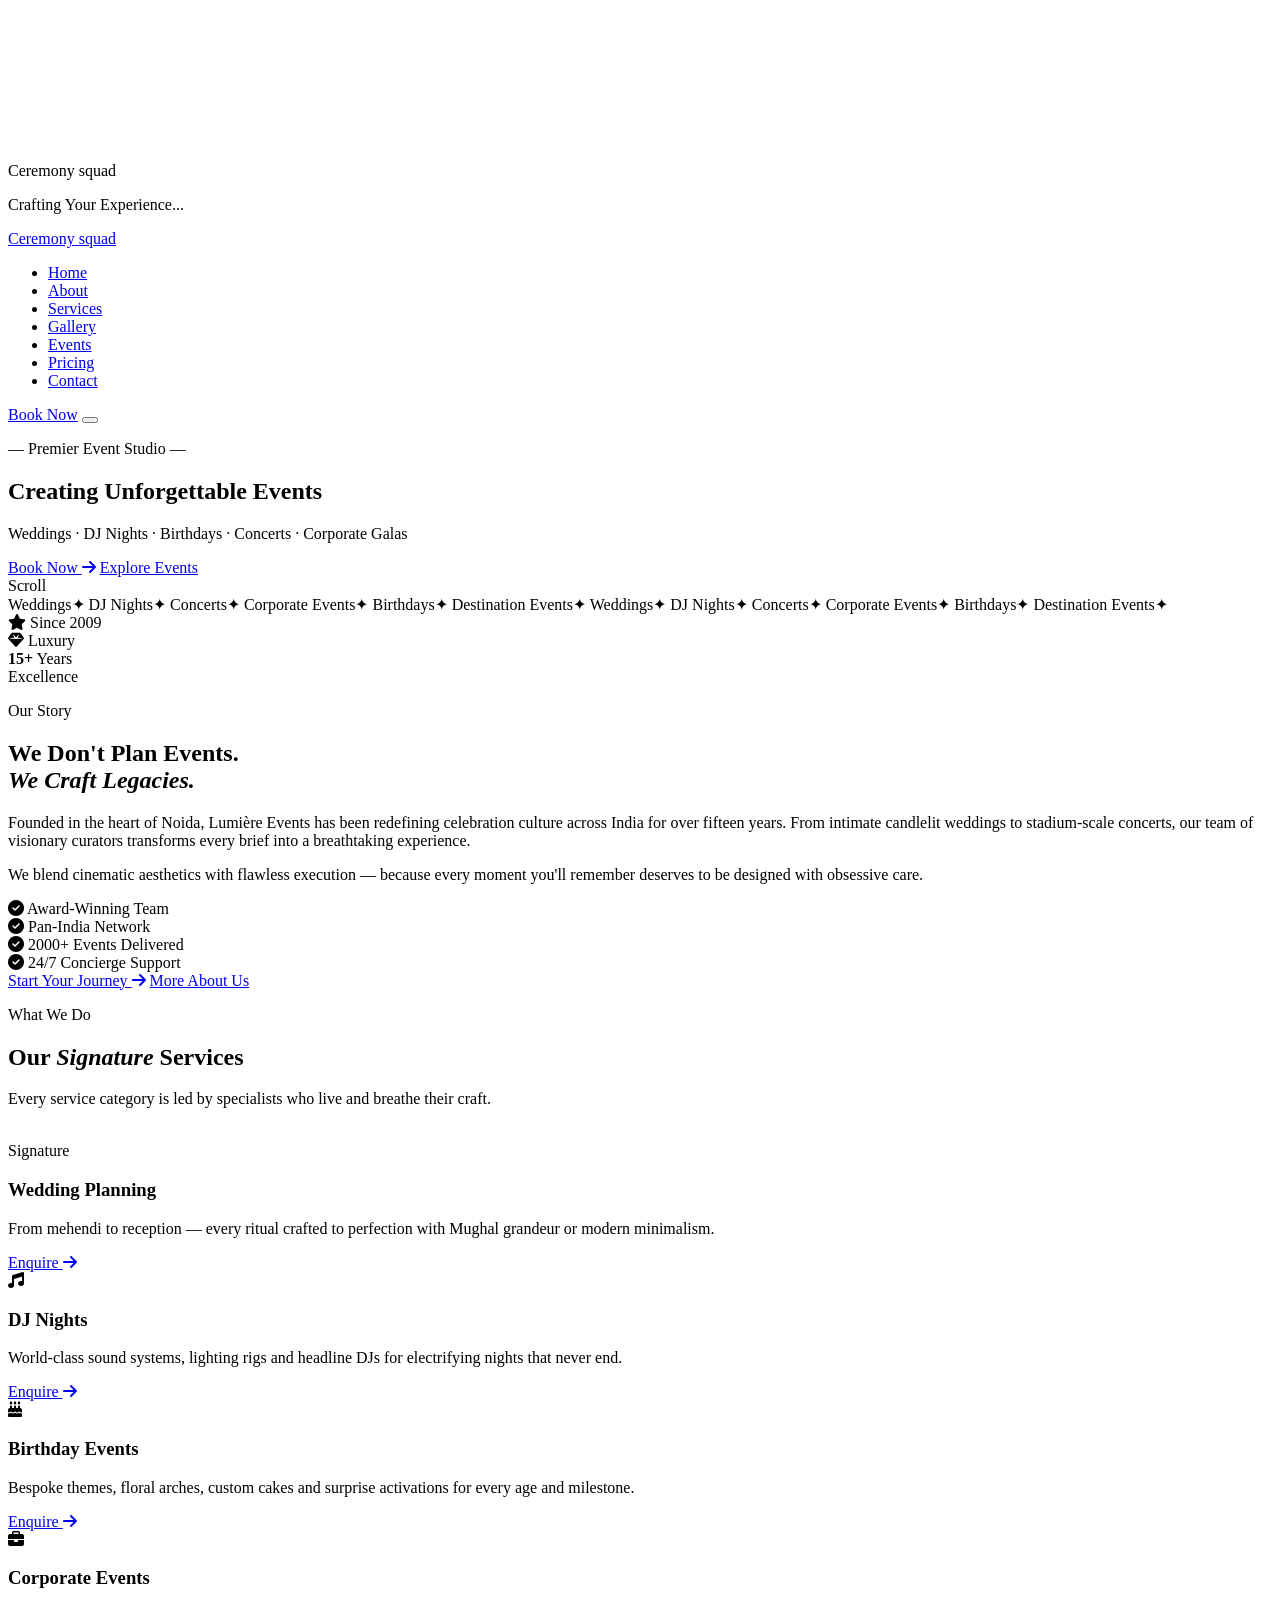
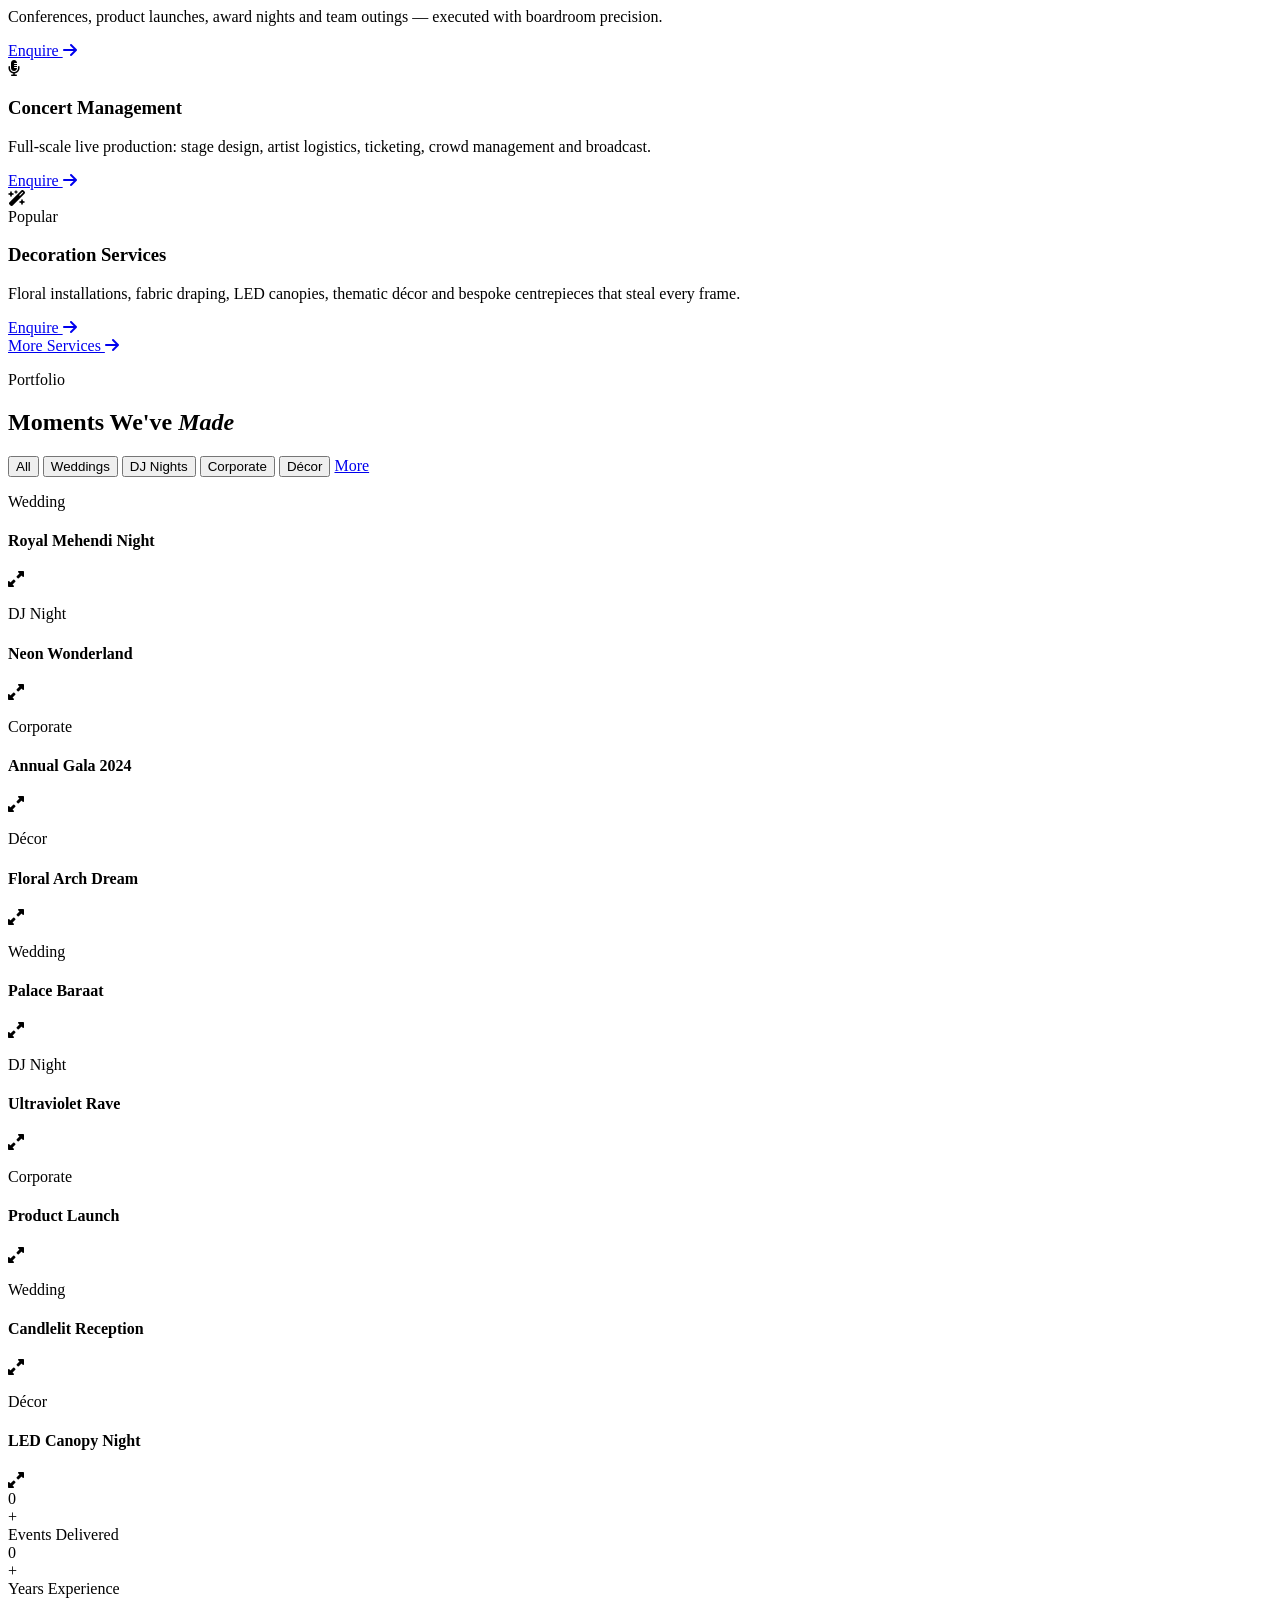
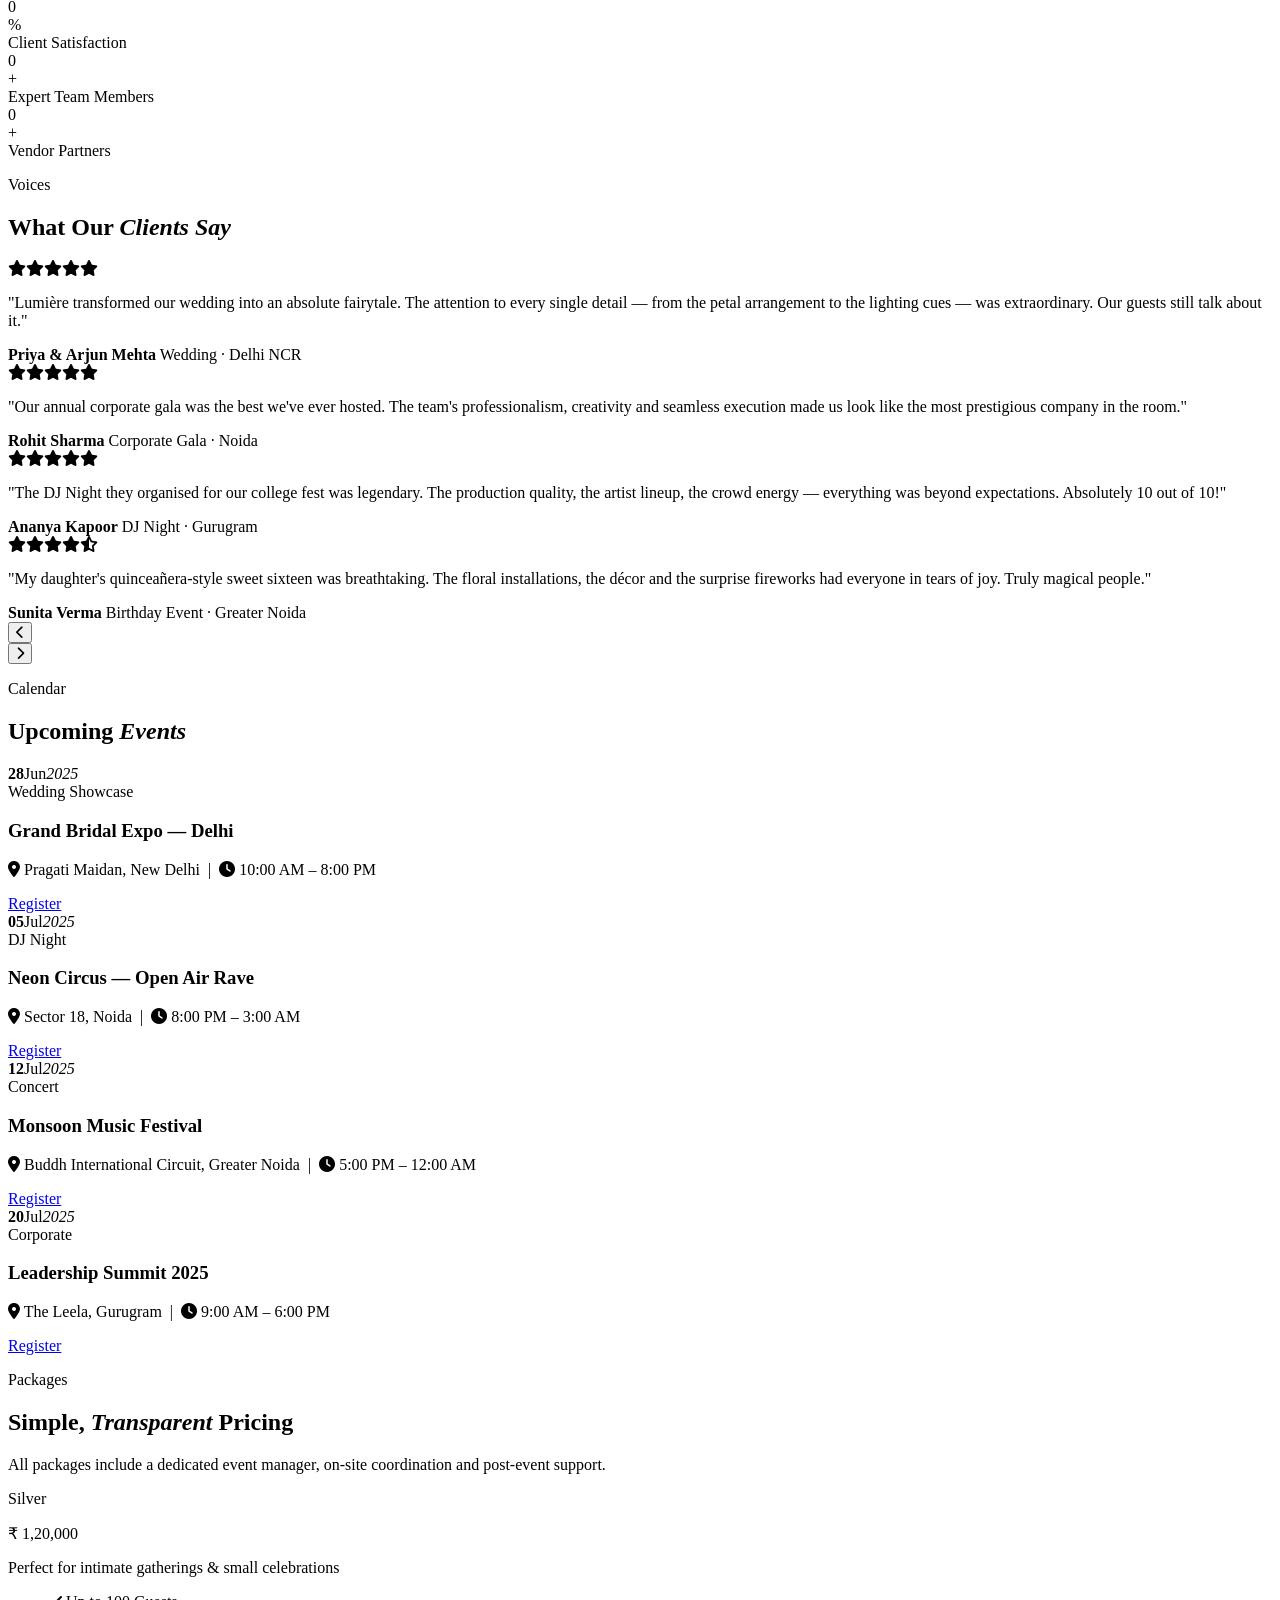
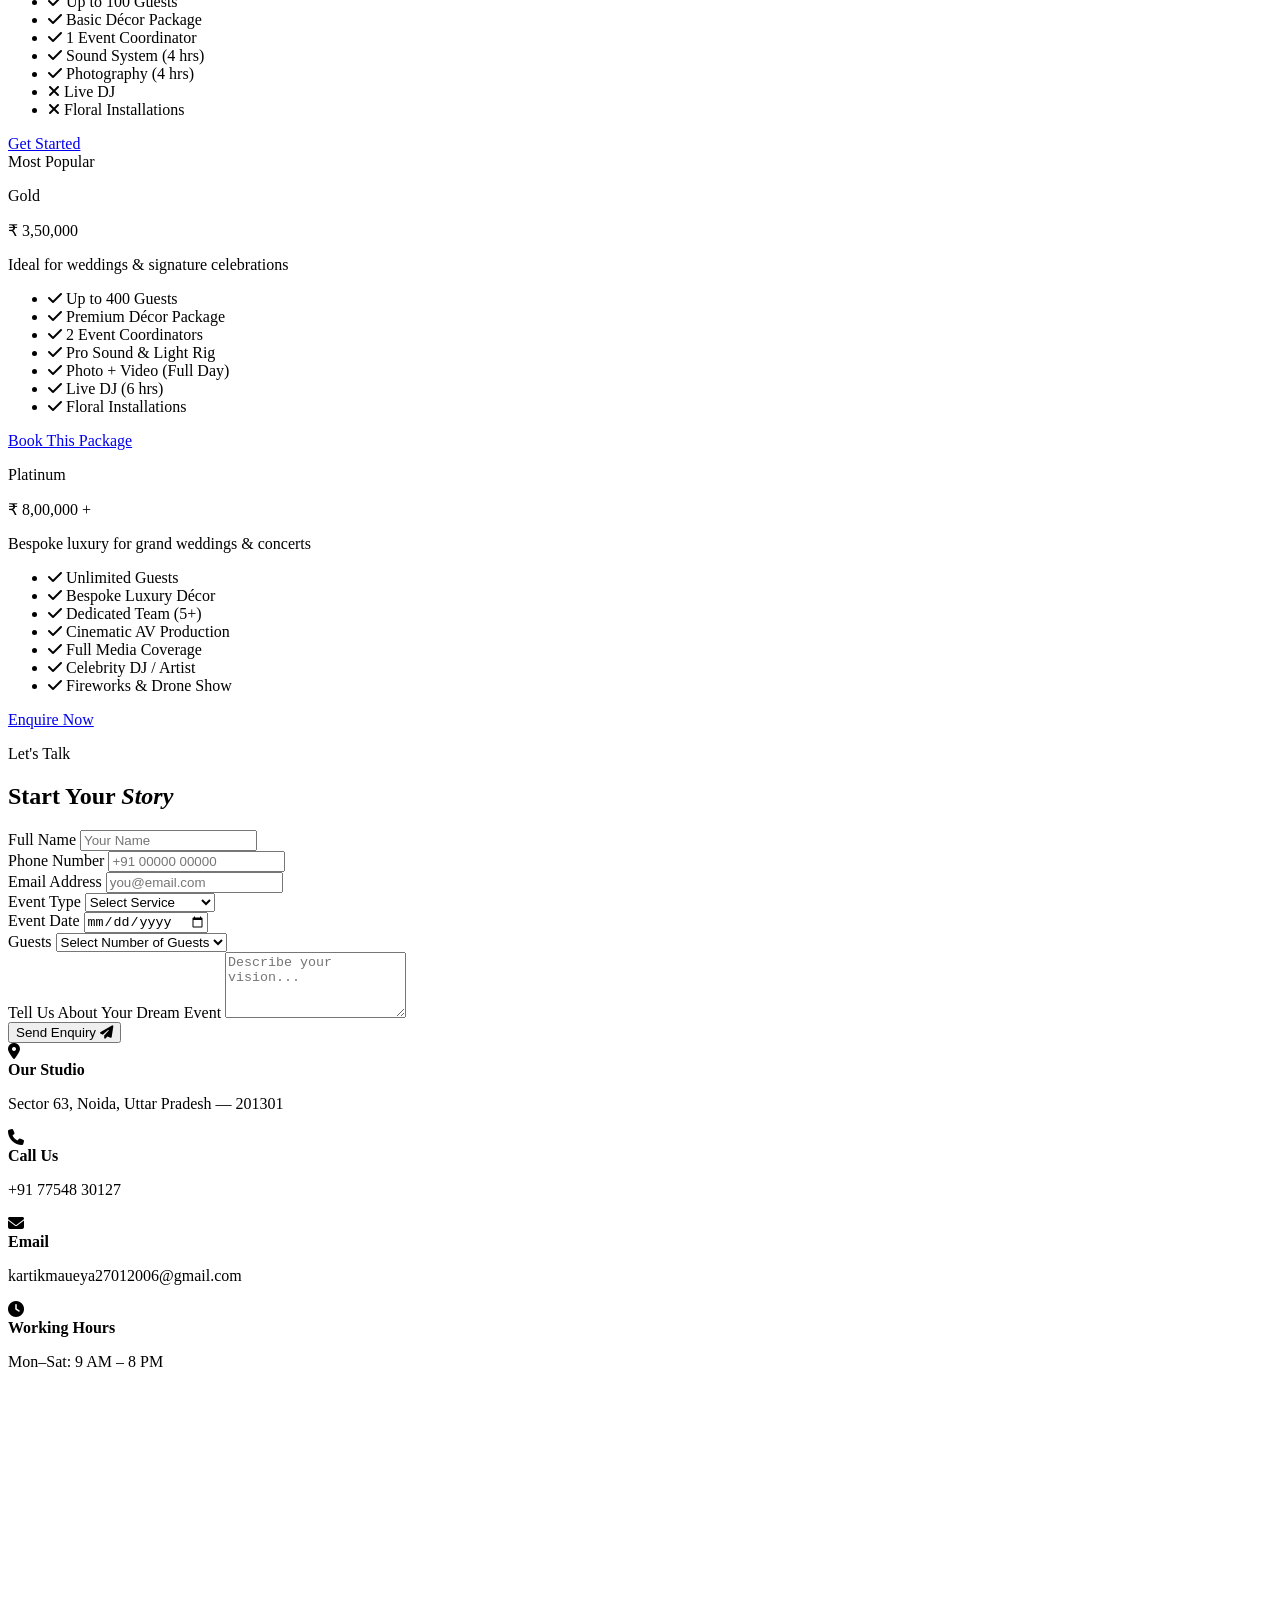
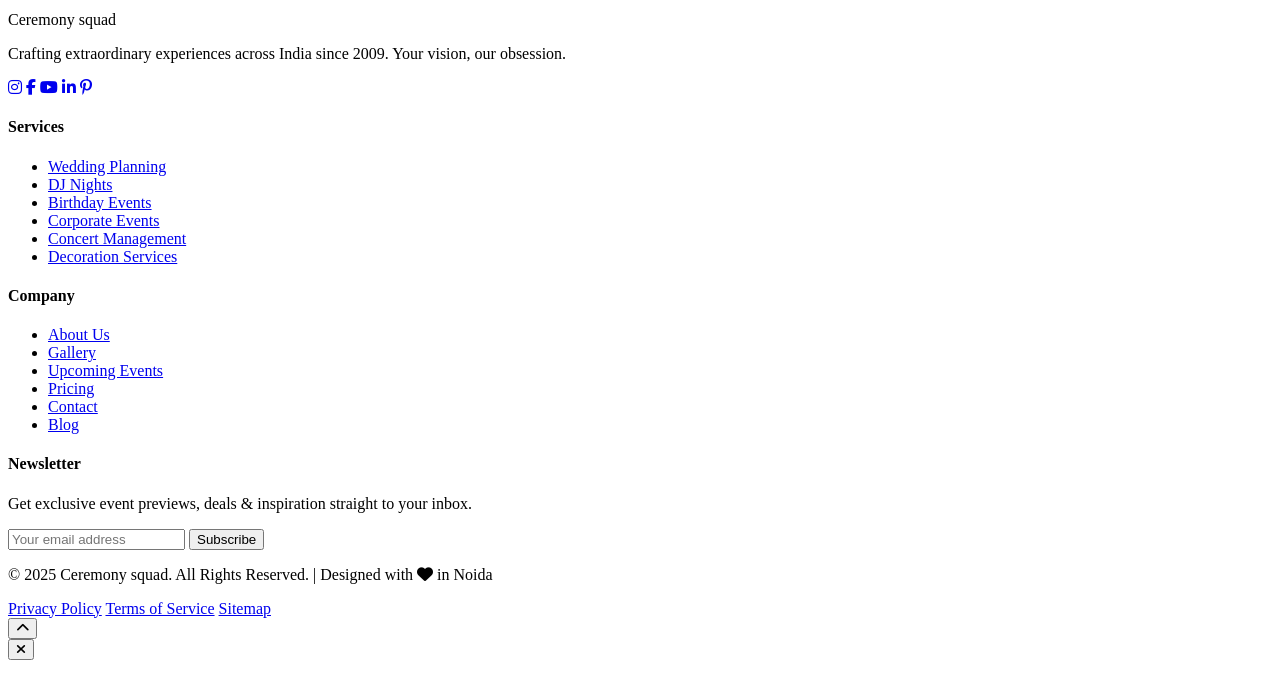
==== commit 5026f8b6: "Update navbar logo text to 'Ceremony squad'" ====
--- a/index.html
+++ b/index.html
@@ -34,8 +34,8 @@
   <nav id="navbar">
     <div class="nav-container">
       <a href="#home" class="nav-logo">
-        <span class="logo-main">LUMIÈRE</span>
-        <span class="logo-sub">EVENTS</span>
+        <span class="logo-main">Ceremony</span>
+        <span class="logo-sub">squad</span>
       </a>
       <ul class="nav-links" id="nav-links">
         <li><a href="#home" class="nav-link active">Home</a></li>
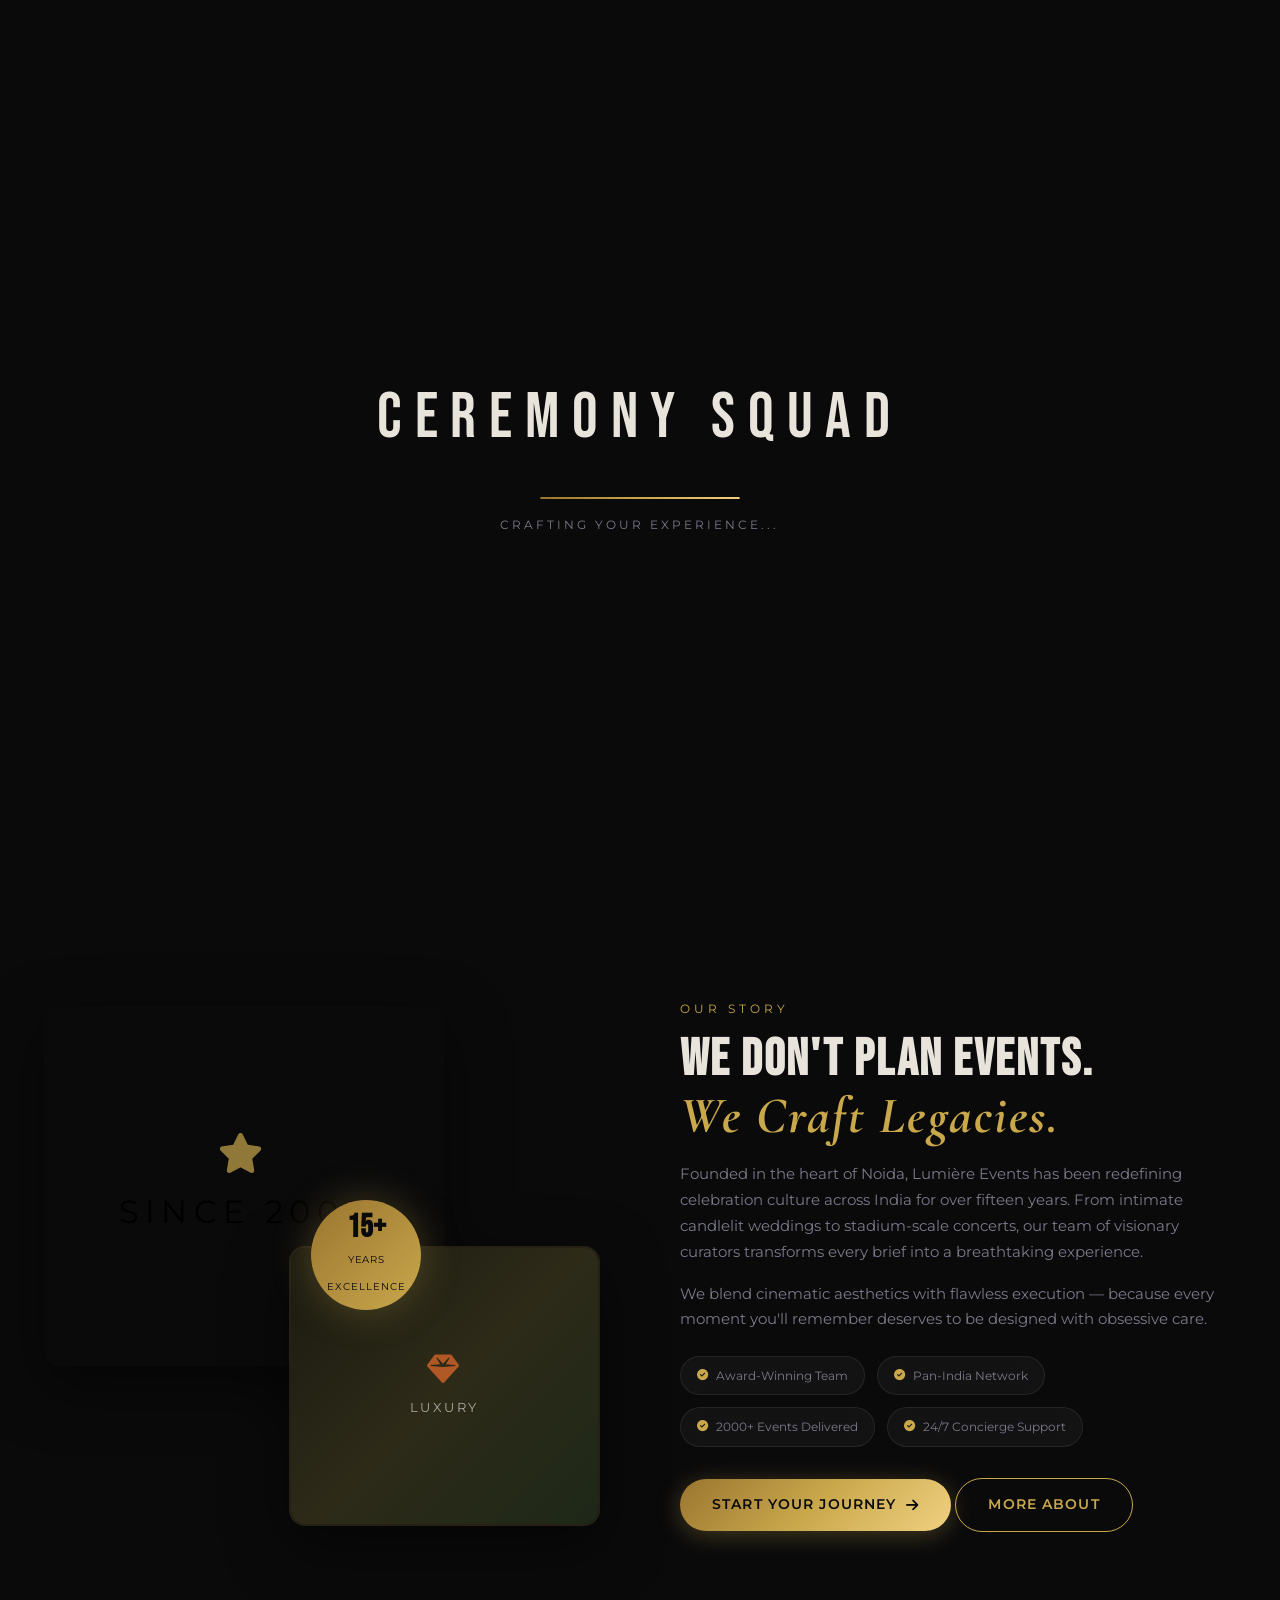
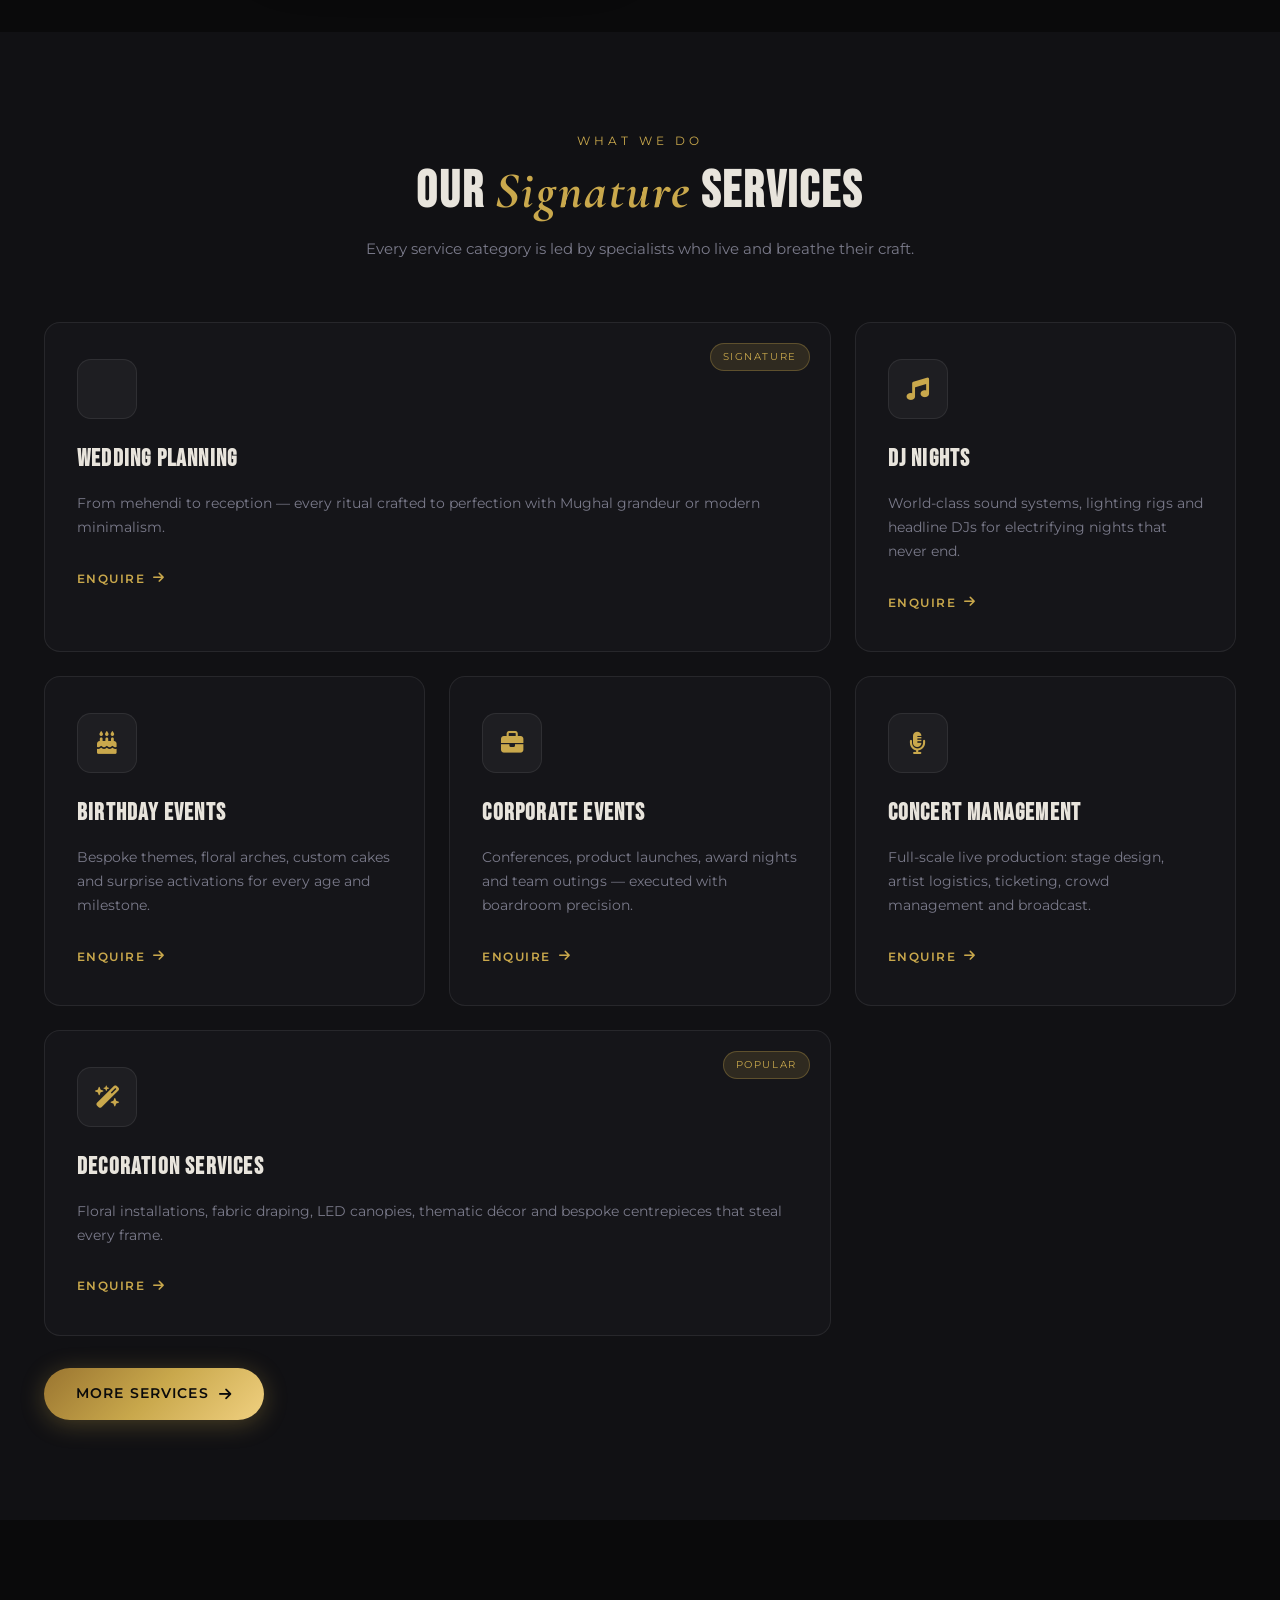
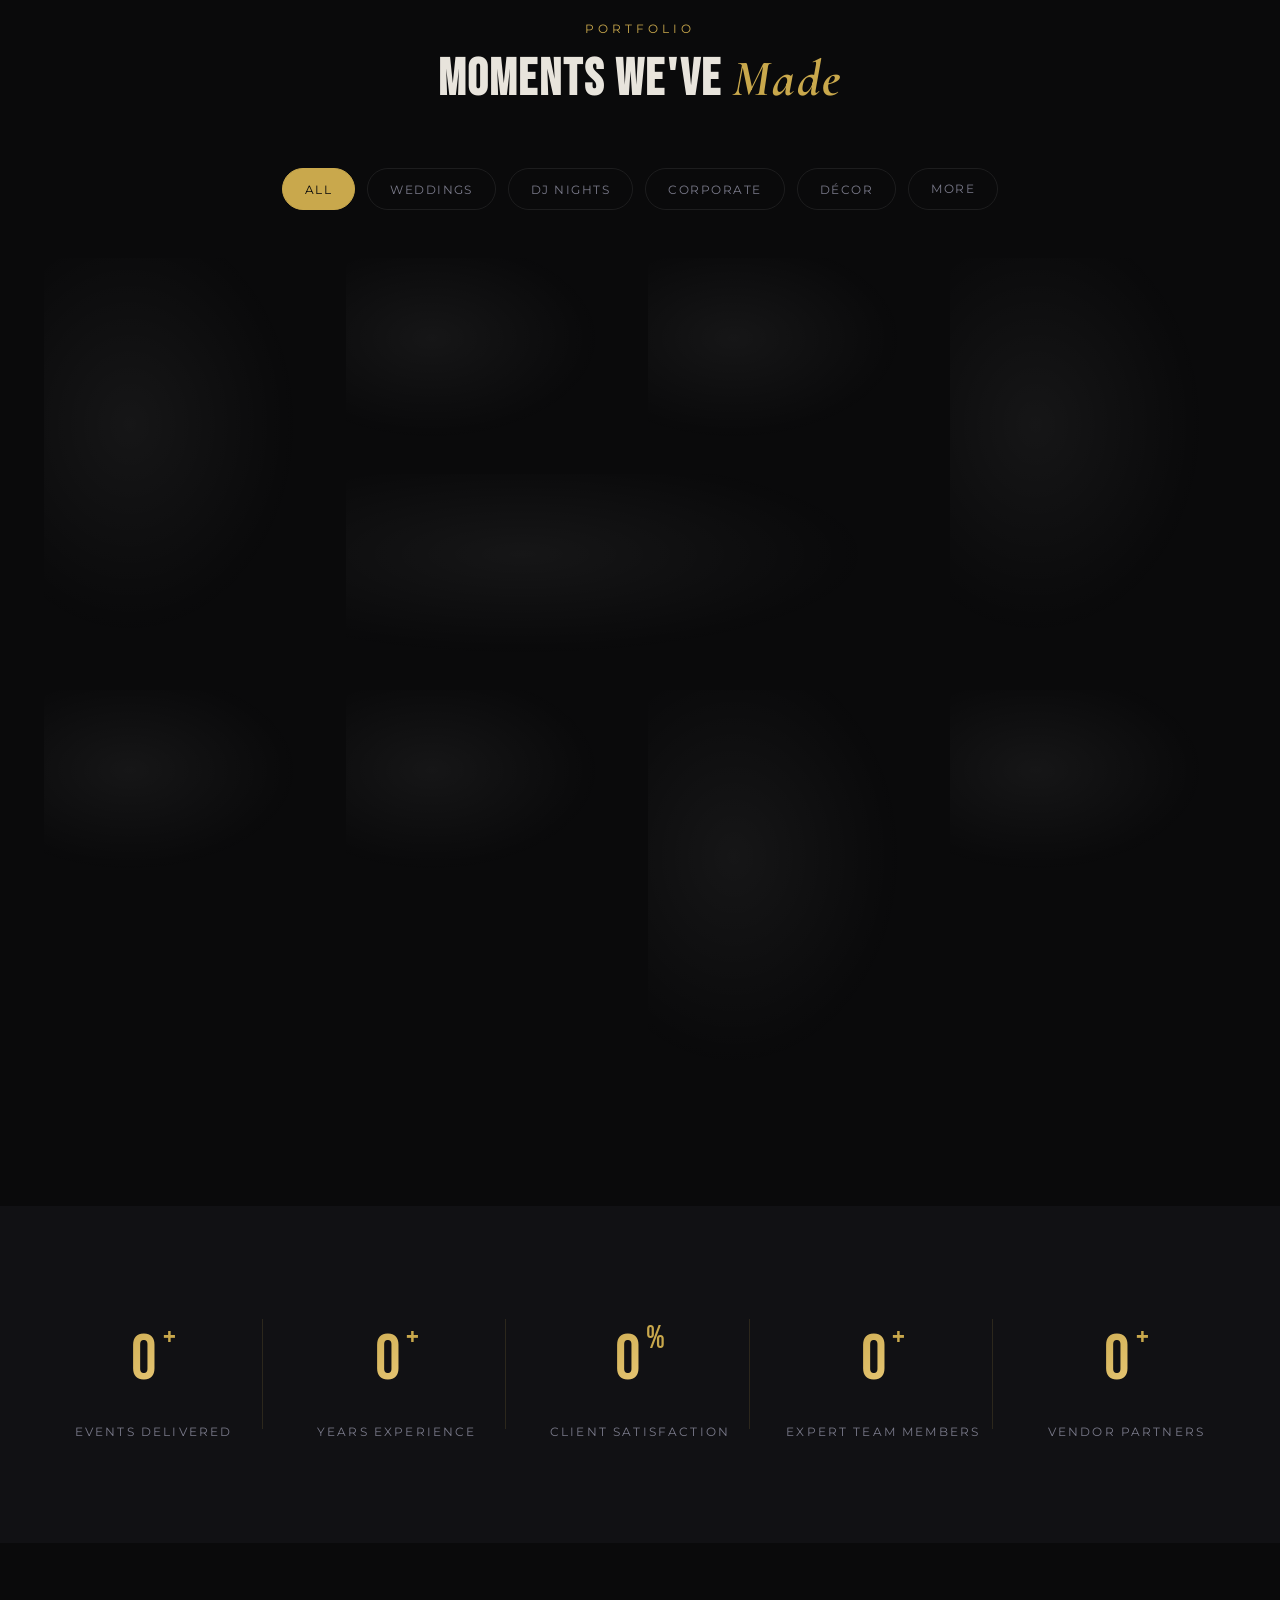
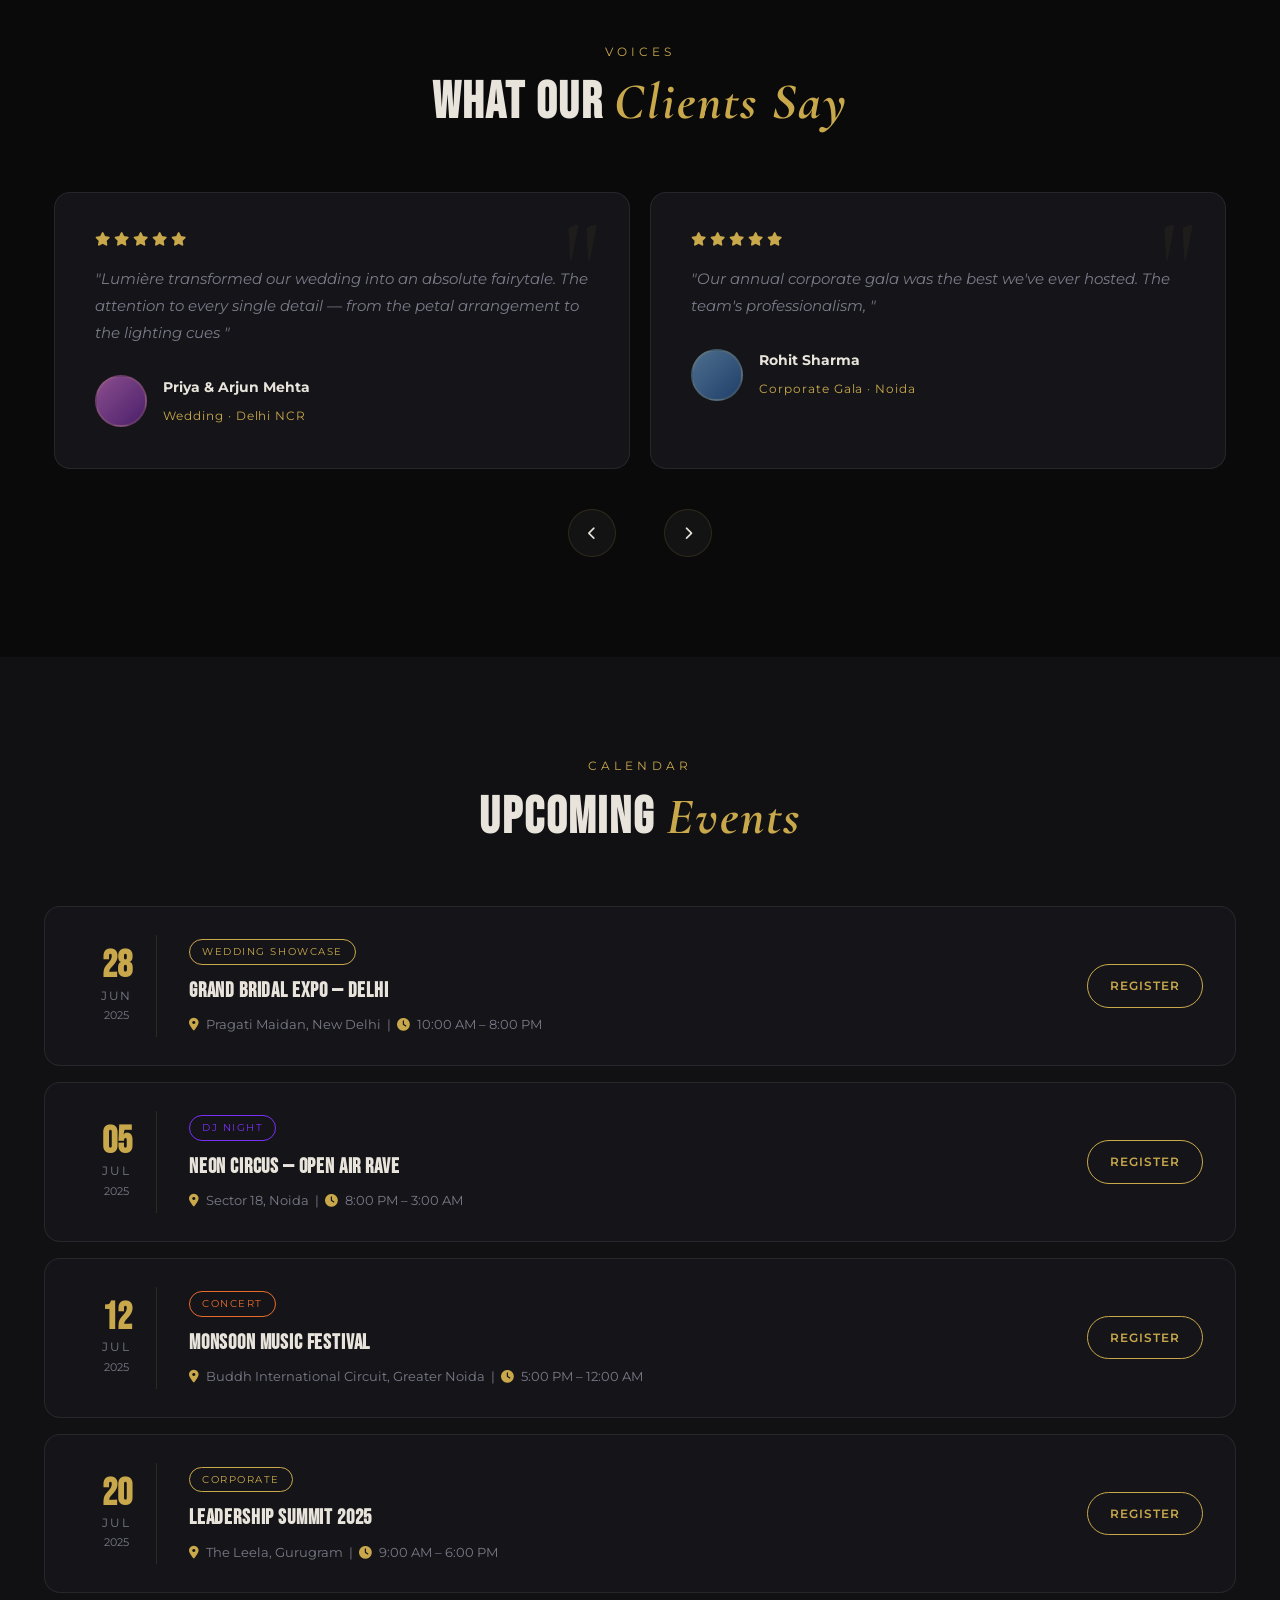
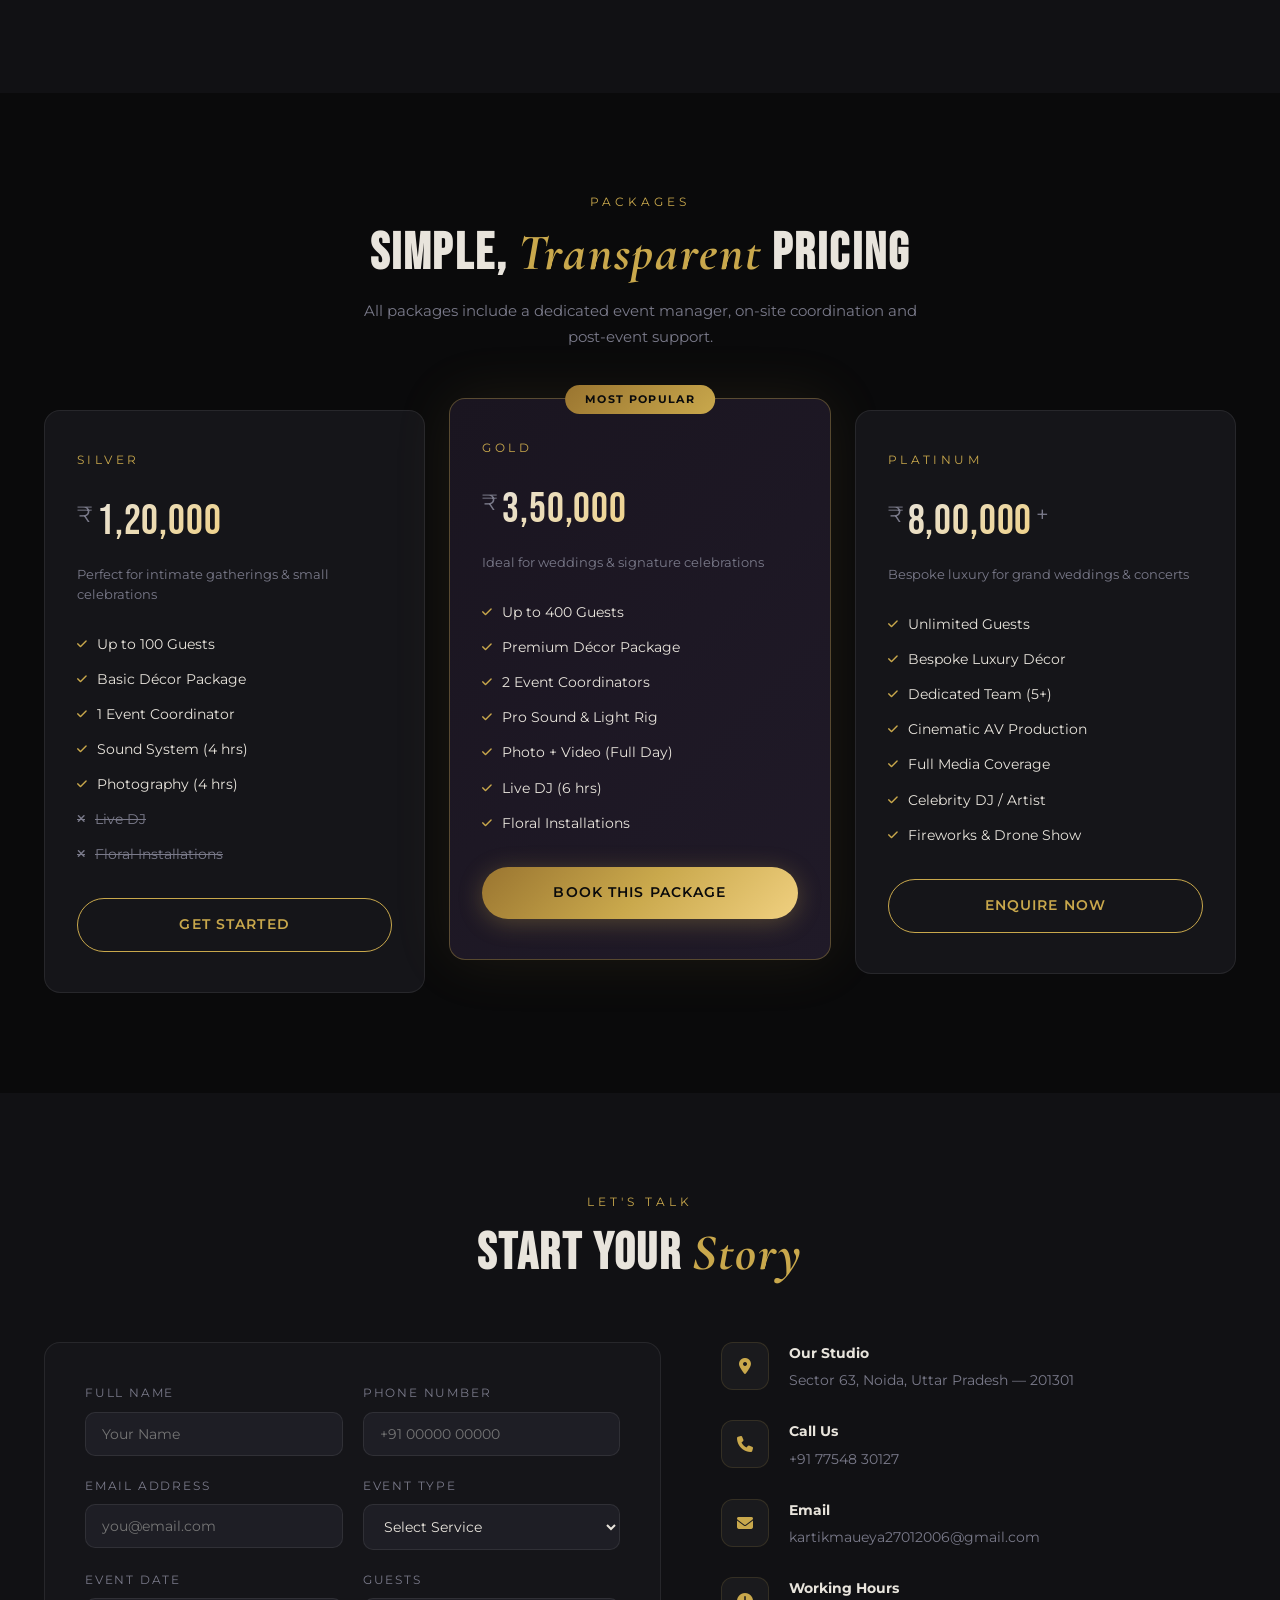
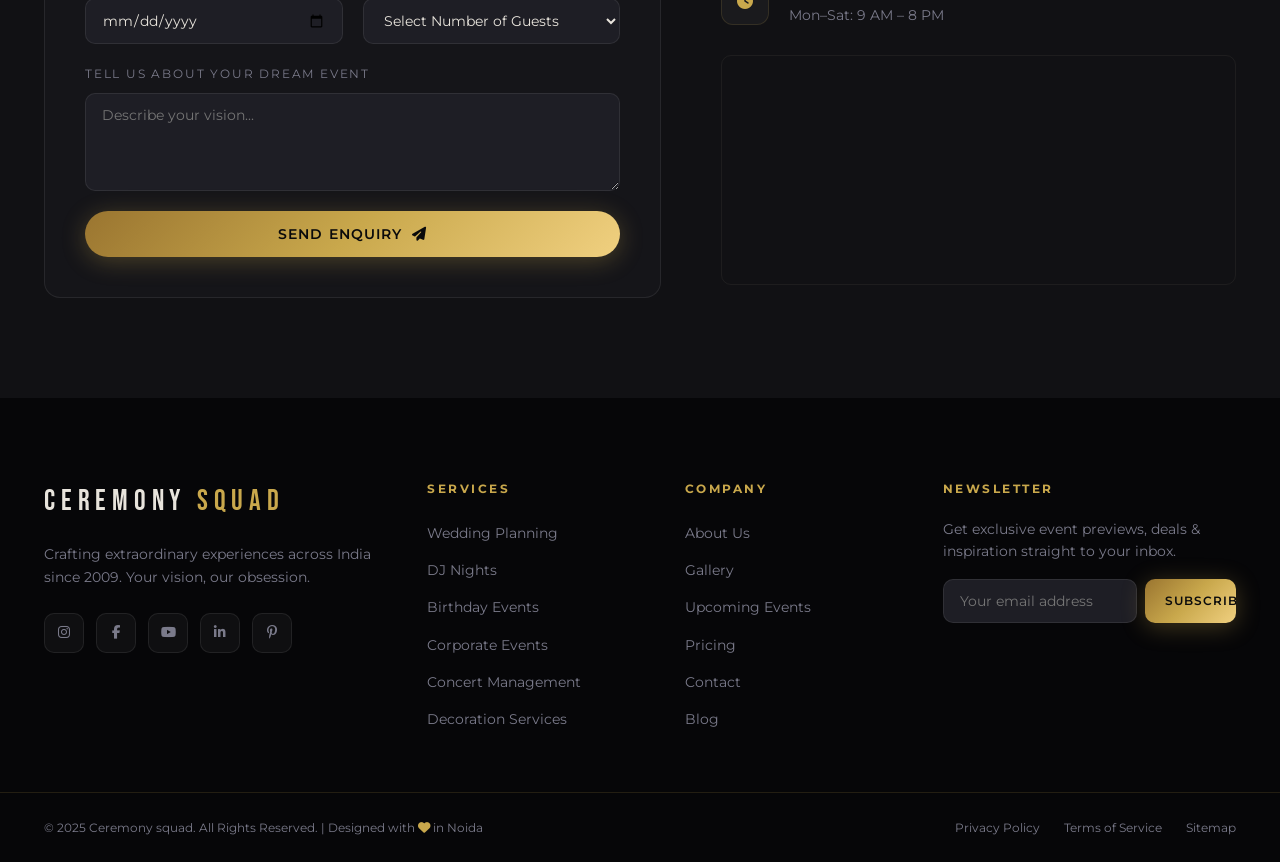
==== commit 6076675c: "Update contact links to point to contact.html" ====
--- a/index.html
+++ b/index.html
@@ -44,9 +44,9 @@
         <li><a href="#gallery" class="nav-link">Gallery</a></li>
         <li><a href="#upcoming" class="nav-link">Events</a></li>
         <li><a href="#pricing" class="nav-link">Pricing</a></li>
-        <li><a href="#contact" class="nav-link">Contact</a></li>
+        <li><a href="contact.html" class="nav-link">Contact</a></li>
       </ul>
-      <a href="#contact" class="nav-cta">Book Now</a>
+      <a href="contact.html" class="nav-cta">Book Now</a>
       <button class="hamburger" id="hamburger" aria-label="Menu">
         <span></span><span></span><span></span>
       </button>
@@ -81,7 +81,7 @@
         Weddings · DJ Nights · Birthdays · Concerts · Corporate Galas
       </p>
       <div class="hero-actions reveal-up delay-5">
-        <a href="#contact" class="btn btn-gold">Book Now <i class="fas fa-arrow-right"></i></a>
+        <a href="contact.html" class="btn btn-gold">Book Now <i class="fas fa-arrow-right"></i></a>
         <a href="#services" class="btn btn-outline">Explore Events</a>
       </div>
       <div class="hero-scroll-cue">
@@ -148,8 +148,8 @@
             <div class="pill"><i class="fas fa-check-circle"></i> 2000+ Events Delivered</div>
             <div class="pill"><i class="fas fa-check-circle"></i> 24/7 Concierge Support</div>
           </div>
-          <a href="#contact" class="btn btn-gold mt-2">Start Your Journey <i class="fas fa-arrow-right"></i></a>
-          <a href="about.html" class="btn btn-outline">More About Us</a>
+          <a href="contact.html" class="btn btn-gold mt-2">Start Your Journey <i class="fas fa-arrow-right"></i></a>
+          <a href="about.html" class="btn btn-outline">More About</a>
         </div>
       </div>
     </div>
@@ -366,7 +366,7 @@
 
           <div class="testi-card">
             <div class="tc-stars"><i class="fas fa-star"></i><i class="fas fa-star"></i><i class="fas fa-star"></i><i class="fas fa-star"></i><i class="fas fa-star"></i></div>
-            <p class="tc-text">"Lumière transformed our wedding into an absolute fairytale. The attention to every single detail — from the petal arrangement to the lighting cues — was extraordinary. Our guests still talk about it."</p>
+            <p class="tc-text">"Lumière transformed our wedding into an absolute fairytale. The attention to every single detail — from the petal arrangement to the lighting cues "</p>
             <div class="tc-author">
               <div class="tc-avatar ta1"></div>
               <div>
@@ -378,7 +378,7 @@
 
           <div class="testi-card">
             <div class="tc-stars"><i class="fas fa-star"></i><i class="fas fa-star"></i><i class="fas fa-star"></i><i class="fas fa-star"></i><i class="fas fa-star"></i></div>
-            <p class="tc-text">"Our annual corporate gala was the best we've ever hosted. The team's professionalism, creativity and seamless execution made us look like the most prestigious company in the room."</p>
+            <p class="tc-text">"Our annual corporate gala was the best we've ever hosted. The team's professionalism, "</p>
             <div class="tc-author">
               <div class="tc-avatar ta2"></div>
               <div>
@@ -388,7 +388,7 @@
             </div>
           </div>
 
-          <div class="testi-card" width="100%">
+          <div class="testi-card">
             <div class="tc-stars"><i class="fas fa-star"></i><i class="fas fa-star"></i><i class="fas fa-star"></i><i class="fas fa-star"></i><i class="fas fa-star"></i></div>
             <p class="tc-text">"The DJ Night they organised for our college fest was legendary. The production quality, the artist lineup, the crowd energy — everything was beyond expectations. Absolutely 10 out of 10!"</p>
             <div class="tc-author">
--- a/style.css
+++ b/style.css
@@ -0,0 +1,1196 @@
+/* ============================================================
+   LUMIÈRE EVENTS — Premium Dark Luxury CSS
+   ============================================================ */
+
+/* ---------- CSS VARIABLES ---------- */
+:root {
+  --gold: #c9a84c;
+  --gold-light: #f0d080;
+  --gold-dark: #9a7530;
+  --purple: #7b2ff7;
+  --purple-light: #a76cf7;
+  --orange: #e86c2c;
+  --orange-light: #f5956a;
+  --bg: #0a0a0b;
+  --bg2: #111114;
+  --bg3: #18181d;
+  --card: #151519;
+  --card2: #1e1e25;
+  --text: #e8e4dc;
+  --text-muted: #7a7a8a;
+  --border: rgba(201,168,76,0.15);
+  --glass: rgba(255,255,255,0.04);
+  --glass-border: rgba(255,255,255,0.08);
+  --font-display: 'Bebas Neue', cursive;
+  --font-body: 'Montserrat', sans-serif;
+  --font-serif: 'Cormorant Garamond', serif;
+  --radius: 16px;
+  --radius-sm: 10px;
+  --shadow-gold: 0 0 40px rgba(201,168,76,0.12);
+  --shadow-purple: 0 0 40px rgba(123,47,247,0.15);
+  --transition: 0.4s cubic-bezier(0.25, 0.46, 0.45, 0.94);
+}
+
+/* ---------- RESET ---------- */
+*, *::before, *::after { box-sizing: border-box; margin: 0; padding: 0; }
+html { scroll-behavior: smooth; font-size: 16px; }
+body {
+  background: var(--bg);
+  color: var(--text);
+  font-family: var(--font-body);
+  font-weight: 400;
+  line-height: 1.7;
+  overflow-x: hidden;
+  cursor: none;
+}
+a { text-decoration: none; color: inherit; }
+ul { list-style: none; }
+img { display: block; max-width: 100%; }
+button { border: none; background: none; cursor: pointer; font-family: inherit; }
+input, textarea, select {
+  background: var(--card2);
+  border: 1px solid var(--glass-border);
+  color: var(--text);
+  font-family: var(--font-body);
+  border-radius: var(--radius-sm);
+  padding: 12px 16px;
+  width: 100%;
+  font-size: 0.9rem;
+  transition: border-color var(--transition);
+  outline: none;
+}
+input:focus, textarea:focus, select:focus { border-color: var(--gold); }
+select option { background: var(--card2); }
+textarea { resize: vertical; }
+
+/* ---------- CUSTOM CURSOR ---------- */
+.cursor-dot {
+  position: fixed; top: 0; left: 0;
+  width: 6px; height: 6px;
+  background: var(--gold);
+  border-radius: 50%;
+  pointer-events: none;
+  z-index: 9999;
+  transform: translate(-50%,-50%);
+  transition: transform 0.1s;
+}
+.cursor-ring {
+  position: fixed; top: 0; left: 0;
+  width: 36px; height: 36px;
+  border: 1.5px solid rgba(201,168,76,0.6);
+  border-radius: 50%;
+  pointer-events: none;
+  z-index: 9998;
+  transform: translate(-50%,-50%);
+  transition: transform 0.18s ease, width 0.3s, height 0.3s, border-color 0.3s;
+}
+.cursor-ring.hovered {
+  width: 56px; height: 56px;
+  border-color: var(--gold);
+  background: rgba(201,168,76,0.06);
+}
+
+/* ---------- PARTICLES ---------- */
+#particles-canvas {
+  position: fixed; top: 0; left: 0;
+  width: 100%; height: 100%;
+  z-index: 0;
+  pointer-events: none;
+}
+
+/* ---------- PRELOADER ---------- */
+#preloader {
+  position: fixed; inset: 0;
+  background: var(--bg);
+  z-index: 10000;
+  display: flex;
+  align-items: center;
+  justify-content: center;
+  transition: opacity 0.6s, visibility 0.6s;
+}
+#preloader.hidden { opacity: 0; visibility: hidden; }
+.preloader-inner { text-align: center; }
+.preloader-logo {
+  font-family: var(--font-display);
+  font-size: 4rem;
+  letter-spacing: 0.2em;
+  color: var(--text);
+  margin-bottom: 24px;
+}
+.preloader-logo span { color: var(--gold); }
+.preloader-bar {
+  width: 200px;
+  height: 2px;
+  background: rgba(255,255,255,0.1);
+  border-radius: 10px;
+  margin: 0 auto 16px;
+  overflow: hidden;
+}
+.preloader-fill {
+  height: 100%;
+  width: 0;
+  background: linear-gradient(90deg, var(--gold-dark), var(--gold), var(--gold-light));
+  border-radius: 10px;
+  animation: fillBar 2.2s ease forwards;
+}
+@keyframes fillBar { to { width: 100%; } }
+.preloader-text {
+  font-size: 0.75rem;
+  letter-spacing: 0.25em;
+  color: var(--text-muted);
+  text-transform: uppercase;
+}
+
+/* ---------- UTILITY ---------- */
+.container { max-width: 1240px; margin: 0 auto; padding: 0 24px; }
+.section { padding: 100px 0; position: relative; z-index: 1; }
+.section-dark { background: var(--bg2); }
+.section-header { text-align: center; margin-bottom: 60px; }
+.section-eyebrow {
+  font-size: 0.72rem;
+  letter-spacing: 0.35em;
+  text-transform: uppercase;
+  color: var(--gold);
+  margin-bottom: 12px;
+  display: block;
+}
+.section-title {
+  font-family: var(--font-display);
+  font-size: clamp(2rem, 4vw, 3.4rem);
+  letter-spacing: 0.04em;
+  line-height: 1.1;
+  margin-bottom: 16px;
+}
+.section-title em { color: var(--gold); font-style: italic; font-family: var(--font-serif); }
+.section-sub { color: var(--text-muted); max-width: 560px; margin: 0 auto; font-size: 0.95rem; }
+.mt-2 { margin-top: 32px; display: inline-flex; }
+.w-full { width: 100%; justify-content: center; }
+
+/* ---------- BUTTONS ---------- */
+.btn {
+  display: inline-flex;
+  align-items: center;
+  gap: 10px;
+  padding: 14px 32px;
+  border-radius: 50px;
+  font-size: 0.88rem;
+  font-weight: 600;
+  letter-spacing: 0.08em;
+  text-transform: uppercase;
+  transition: all var(--transition);
+  position: relative;
+  overflow: hidden;
+}
+.btn::before {
+  content: '';
+  position: absolute; inset: 0;
+  background: rgba(255,255,255,0.05);
+  transform: translateX(-101%);
+  transition: transform 0.4s ease;
+}
+.btn:hover::before { transform: translateX(0); }
+.btn-gold {
+  background: linear-gradient(135deg, var(--gold-dark), var(--gold), var(--gold-light));
+  color: #0a0a0b;
+  box-shadow: 0 4px 24px rgba(201,168,76,0.3);
+}
+.btn-gold:hover { box-shadow: 0 6px 40px rgba(201,168,76,0.5); transform: translateY(-2px); }
+.btn-outline {
+  border: 1.5px solid var(--gold);
+  color: var(--gold);
+}
+.btn-outline:hover { background: rgba(201,168,76,0.1); transform: translateY(-2px); }
+.btn-sm { padding: 10px 22px; font-size: 0.78rem; }
+
+/* ---------- REVEAL ANIMATIONS ---------- */
+.reveal-up {
+  opacity: 0;
+  transform: translateY(40px);
+  transition: opacity 0.8s ease, transform 0.8s ease;
+}
+.reveal-up.visible { opacity: 1; transform: translateY(0); }
+.delay-1 { transition-delay: 0.1s; }
+.delay-2 { transition-delay: 0.25s; }
+.delay-3 { transition-delay: 0.4s; }
+.delay-4 { transition-delay: 0.55s; }
+.delay-5 { transition-delay: 0.7s; }
+
+/* ---------- NAVBAR ---------- */
+#navbar {
+  position: fixed;
+  top: 0; left: 0; right: 0;
+  z-index: 1000;
+  padding: 18px 0;
+  transition: all 0.4s ease;
+}
+#navbar.scrolled {
+  background: rgba(10,10,11,0.92);
+  backdrop-filter: blur(20px);
+  -webkit-backdrop-filter: blur(20px);
+  border-bottom: 1px solid var(--border);
+  padding: 12px 0;
+}
+.nav-container {
+  max-width: 1300px;
+  margin: 0 auto;
+  padding: 0 32px;
+  display: flex;
+  align-items: center;
+  gap: 40px;
+}
+.nav-logo { display: flex; flex-direction: column; line-height: 1; }
+.logo-main {
+  font-family: var(--font-display);
+  font-size: 1.4rem;
+  letter-spacing: 0.25em;
+  color: var(--gold);
+}
+.logo-sub {
+  font-size: 0.55rem;
+  letter-spacing: 0.5em;
+  color: var(--text-muted);
+  text-transform: uppercase;
+}
+.nav-links {
+  display: flex;
+  gap: 32px;
+  margin-left: auto;
+}
+.nav-link {
+  font-size: 0.78rem;
+  letter-spacing: 0.12em;
+  text-transform: uppercase;
+  color: var(--text-muted);
+  transition: color var(--transition);
+  position: relative;
+  padding-bottom: 2px;
+}
+.nav-link::after {
+  content: '';
+  position: absolute;
+  bottom: -2px; left: 0;
+  width: 0; height: 1px;
+  background: var(--gold);
+  transition: width var(--transition);
+}
+.nav-link:hover, .nav-link.active { color: var(--gold); }
+.nav-link:hover::after, .nav-link.active::after { width: 100%; }
+.nav-cta {
+  padding: 10px 24px;
+  background: linear-gradient(135deg, var(--gold-dark), var(--gold));
+  color: #0a0a0b;
+  border-radius: 50px;
+  font-size: 0.78rem;
+  font-weight: 700;
+  letter-spacing: 0.1em;
+  text-transform: uppercase;
+  transition: all var(--transition);
+  white-space: nowrap;
+}
+.nav-cta:hover { box-shadow: 0 0 24px rgba(201,168,76,0.4); transform: translateY(-1px); }
+.hamburger {
+  display: none;
+  flex-direction: column;
+  gap: 5px;
+  margin-left: auto;
+  padding: 4px;
+}
+.hamburger span {
+  display: block;
+  width: 24px; height: 2px;
+  background: var(--text);
+  border-radius: 2px;
+  transition: all 0.3s;
+}
+.hamburger.open span:nth-child(1) { transform: translateY(7px) rotate(45deg); }
+.hamburger.open span:nth-child(2) { opacity: 0; }
+.hamburger.open span:nth-child(3) { transform: translateY(-7px) rotate(-45deg); }
+
+/* ---------- HERO ---------- */
+.hero {
+  min-height: 100vh;
+  display: flex;
+  flex-direction: column;
+  justify-content: center;
+  position: relative;
+  overflow: hidden;
+}
+.hero-bg {
+  position: absolute; inset: 0;
+  background: radial-gradient(ellipse 80% 60% at 60% 40%, rgba(123,47,247,0.12) 0%, transparent 60%),
+              radial-gradient(ellipse 60% 80% at 20% 80%, rgba(232,108,44,0.08) 0%, transparent 50%),
+              var(--bg);
+}
+.hero-overlay {
+  position: absolute; inset: 0;
+  background: linear-gradient(to bottom, transparent 60%, var(--bg) 100%);
+}
+.hero-shapes .hs {
+  position: absolute;
+  border-radius: 50%;
+  filter: blur(80px);
+  opacity: 0.08;
+}
+.hs1 { width: 600px; height: 600px; background: var(--purple); top: -100px; right: -100px; animation: drift1 12s ease-in-out infinite; }
+.hs2 { width: 400px; height: 400px; background: var(--gold); bottom: 100px; left: -100px; animation: drift2 15s ease-in-out infinite; }
+.hs3 { width: 300px; height: 300px; background: var(--orange); top: 50%; right: 20%; animation: drift1 10s ease-in-out infinite 2s; }
+@keyframes drift1 { 0%,100%{transform:translate(0,0)} 50%{transform:translate(30px,-30px)} }
+@keyframes drift2 { 0%,100%{transform:translate(0,0)} 50%{transform:translate(-20px,20px)} }
+
+.hero-visual {
+  position: absolute;
+  right: 6%;
+  top: 50%;
+  transform: translateY(-50%);
+  width: 500px;
+  height: 500px;
+}
+.hv-ring {
+  position: absolute;
+  border-radius: 50%;
+  top: 50%; left: 50%;
+  transform: translate(-50%,-50%);
+  animation: spinRing 20s linear infinite;
+}
+.hv-ring1 {
+  width: 420px; height: 420px;
+  border: 1px solid rgba(201,168,76,0.2);
+  animation-duration: 25s;
+}
+.hv-ring1::before {
+  content: '';
+  position: absolute;
+  width: 10px; height: 10px;
+  background: var(--gold);
+  border-radius: 50%;
+  top: 0; left: 50%;
+  transform: translateX(-50%);
+  box-shadow: 0 0 16px var(--gold);
+}
+.hv-ring2 {
+  width: 300px; height: 300px;
+  border: 1px solid rgba(123,47,247,0.25);
+  animation-direction: reverse;
+  animation-duration: 18s;
+}
+.hv-ring2::before {
+  content: '';
+  position: absolute;
+  width: 8px; height: 8px;
+  background: var(--purple-light);
+  border-radius: 50%;
+  bottom: 0; left: 50%;
+  transform: translateX(-50%);
+  box-shadow: 0 0 16px var(--purple-light);
+}
+.hv-ring3 {
+  width: 180px; height: 180px;
+  border: 1px solid rgba(232,108,44,0.2);
+  animation-duration: 12s;
+}
+.hv-orb {
+  position: absolute;
+  top: 50%; left: 50%;
+  transform: translate(-50%,-50%);
+  width: 80px; height: 80px;
+  border-radius: 50%;
+  background: radial-gradient(circle, var(--gold-light), var(--gold-dark));
+  box-shadow: 0 0 60px rgba(201,168,76,0.4), 0 0 120px rgba(201,168,76,0.15);
+  animation: pulse 3s ease-in-out infinite;
+}
+@keyframes spinRing { from{transform:translate(-50%,-50%) rotate(0)} to{transform:translate(-50%,-50%) rotate(360deg)} }
+@keyframes pulse { 0%,100%{transform:translate(-50%,-50%) scale(1)} 50%{transform:translate(-50%,-50%) scale(1.15)} }
+
+.hero-content {
+  position: relative;
+  z-index: 2;
+  max-width: 680px;
+  padding: 0 24px 0 80px;
+  padding-top: 100px;
+}
+.hero-eyebrow {
+  font-size: 0.72rem;
+  letter-spacing: 0.4em;
+  text-transform: uppercase;
+  color: var(--gold);
+  margin-bottom: 24px;
+}
+.hero-title {
+  display: flex;
+  flex-direction: column;
+  margin-bottom: 24px;
+}
+.ht-line {
+  font-family: var(--font-display);
+  font-size: clamp(3.5rem, 7vw, 7rem);
+  letter-spacing: 0.04em;
+  line-height: 0.95;
+  display: block;
+}
+.ht-gold {
+  font-family: var(--font-serif);
+  font-style: italic;
+  font-size: clamp(3rem, 6.5vw, 6.5rem);
+  background: linear-gradient(135deg, var(--gold-dark), var(--gold-light));
+  -webkit-background-clip: text;
+  -webkit-text-fill-color: transparent;
+  background-clip: text;
+}
+.hero-tagline {
+  font-size: 0.88rem;
+  letter-spacing: 0.25em;
+  color: var(--text-muted);
+  text-transform: uppercase;
+  margin-bottom: 40px;
+}
+.hero-actions { display: flex; gap: 16px; flex-wrap: wrap; }
+.hero-scroll-cue {
+  display: flex;
+  align-items: center;
+  gap: 12px;
+  margin-top: 60px;
+  color: var(--text-muted);
+  font-size: 0.7rem;
+  letter-spacing: 0.3em;
+  text-transform: uppercase;
+}
+.scroll-line {
+  width: 60px;
+  height: 1px;
+  background: linear-gradient(90deg, var(--gold), transparent);
+  position: relative;
+  overflow: hidden;
+}
+.scroll-line::after {
+  content: '';
+  position: absolute;
+  top: 0; left: -100%;
+  width: 100%; height: 100%;
+  background: var(--gold);
+  animation: scrollAnim 2s ease infinite;
+}
+@keyframes scrollAnim { to { left: 100%; } }
+
+/* Ticker */
+.hero-ticker {
+  position: absolute;
+  bottom: 0; left: 0; right: 0;
+  overflow: hidden;
+  border-top: 1px solid var(--border);
+  padding: 14px 0;
+  background: rgba(10,10,11,0.6);
+  backdrop-filter: blur(10px);
+  z-index: 2;
+}
+.ticker-inner {
+  display: inline-flex;
+  gap: 40px;
+  white-space: nowrap;
+  animation: ticker 30s linear infinite;
+  font-size: 0.72rem;
+  letter-spacing: 0.2em;
+  text-transform: uppercase;
+  color: var(--text-muted);
+}
+.ticker-inner .sep { color: var(--gold); }
+@keyframes ticker { from { transform: translateX(0); } to { transform: translateX(-50%); } }
+
+/* ---------- ABOUT ---------- */
+.about-grid {
+  display: grid;
+  grid-template-columns: 1fr 1fr;
+  gap: 80px;
+  align-items: center;
+}
+.about-visual { position: relative; height: 520px; }
+.av-frame { position: relative; width: 100%; height: 100%; }
+.av-img {
+  position: absolute;
+  border-radius: var(--radius);
+  overflow: hidden;
+  box-shadow: 0 20px 60px rgba(0,0,0,0.5);
+}
+.av-img1 { width: 72%; height: 360px; top: 0; left: 0; }
+.av-img2 { width: 56%; height: 280px; bottom: 0; right: 0; border: 2px solid var(--border); }
+.av-placeholder {
+  width: 100%; height: 100%;
+  display: flex;
+  flex-direction: column;
+  align-items: center;
+  justify-content: center;
+  gap: 12px;
+  font-size: 0.8rem;
+  letter-spacing: 0.2em;
+  text-transform: uppercase;
+  color: rgba(255,255,255,0.6);
+}
+.ap1 {
+  background: linear-gradient(135deg, #1a1218 0%, #2d1f35 50%, #1a2040 100%);
+  font-size: 2rem;
+}
+.ap1 i { font-size: 2.5rem; color: var(--gold); opacity: 0.7; }
+.ap2 {
+  background: linear-gradient(135deg, #1a1a10 0%, #2d2a18 50%, #1e2818 100%);
+}
+.ap2 i { font-size: 2rem; color: var(--orange); opacity: 0.7; }
+.av-badge {
+  position: absolute;
+  top: 48%; left: 58%;
+  transform: translate(-50%,-50%);
+  width: 110px; height: 110px;
+  border-radius: 50%;
+  background: linear-gradient(135deg, var(--gold-dark), var(--gold));
+  display: flex;
+  align-items: center;
+  justify-content: center;
+  z-index: 2;
+  box-shadow: 0 0 40px rgba(201,168,76,0.3);
+}
+.avb-inner { text-align: center; color: #0a0a0b; }
+.avb-inner strong { font-family: var(--font-display); font-size: 2rem; display: block; line-height: 1; }
+.avb-inner span { font-size: 0.6rem; letter-spacing: 0.1em; text-transform: uppercase; line-height: 1.4; }
+.about-text .section-title { text-align: left; }
+.about-desc { color: var(--text-muted); margin-bottom: 16px; font-size: 0.95rem; }
+.about-pills { display: flex; flex-wrap: wrap; gap: 12px; margin-top: 24px; }
+.pill {
+  display: flex;
+  align-items: center;
+  gap: 8px;
+  padding: 8px 16px;
+  background: var(--glass);
+  border: 1px solid var(--glass-border);
+  border-radius: 50px;
+  font-size: 0.78rem;
+  color: var(--text-muted);
+  backdrop-filter: blur(10px);
+}
+.pill i { color: var(--gold); font-size: 0.7rem; }
+
+/* ---------- SERVICES ---------- */
+.services-grid {
+  display: grid;
+  grid-template-columns: repeat(3, 1fr);
+  gap: 24px;
+}
+.sc-wide { grid-column: span 2; }
+
+.service-card {
+  background: var(--card);
+  border: 1px solid var(--glass-border);
+  border-radius: var(--radius);
+  padding: 36px 32px;
+  position: relative;
+  overflow: hidden;
+  transition: transform var(--transition), border-color var(--transition), box-shadow var(--transition);
+  cursor: default;
+}
+.service-card:hover {
+  transform: translateY(-6px);
+  border-color: rgba(201,168,76,0.3);
+  box-shadow: var(--shadow-gold);
+}
+.sc-icon {
+  width: 60px; height: 60px;
+  border-radius: 14px;
+  background: var(--glass);
+  border: 1px solid var(--glass-border);
+  display: flex;
+  align-items: center;
+  justify-content: center;
+  font-size: 1.4rem;
+  color: var(--gold);
+  margin-bottom: 20px;
+  transition: background var(--transition), color var(--transition);
+}
+.service-card:hover .sc-icon { background: var(--gold); color: #0a0a0b; }
+.service-card h3 {
+  font-family: var(--font-display);
+  font-size: 1.5rem;
+  letter-spacing: 0.05em;
+  margin-bottom: 12px;
+}
+.service-card p { color: var(--text-muted); font-size: 0.88rem; line-height: 1.7; margin-bottom: 24px; }
+.sc-link {
+  display: inline-flex;
+  align-items: center;
+  gap: 8px;
+  color: var(--gold);
+  font-size: 0.78rem;
+  font-weight: 600;
+  letter-spacing: 0.12em;
+  text-transform: uppercase;
+  transition: gap var(--transition);
+}
+.sc-link:hover { gap: 14px; }
+.sc-tag {
+  position: absolute;
+  top: 20px; right: 20px;
+  padding: 4px 12px;
+  background: rgba(201,168,76,0.15);
+  border: 1px solid rgba(201,168,76,0.3);
+  border-radius: 50px;
+  font-size: 0.65rem;
+  letter-spacing: 0.15em;
+  text-transform: uppercase;
+  color: var(--gold);
+}
+.sc-glow {
+  position: absolute;
+  bottom: -60px; right: -60px;
+  width: 200px; height: 200px;
+  border-radius: 50%;
+  background: rgba(201,168,76,0.06);
+  filter: blur(40px);
+  transition: opacity var(--transition);
+  opacity: 0;
+}
+.service-card:hover .sc-glow { opacity: 1; }
+.sc-glow-purple { background: rgba(123,47,247,0.08); }
+.sc-glow-orange { background: rgba(232,108,44,0.07); }
+
+/* ---------- GALLERY ---------- */
+.gallery-filter {
+  display: flex;
+  gap: 12px;
+  justify-content: center;
+  flex-wrap: wrap;
+  margin-bottom: 48px;
+}
+.gf-btn {
+  padding: 9px 22px;
+  border-radius: 50px;
+  border: 1px solid var(--glass-border);
+  background: transparent;
+  color: var(--text-muted);
+  font-size: 0.78rem;
+  letter-spacing: 0.12em;
+  text-transform: uppercase;
+  transition: all var(--transition);
+  cursor: pointer;
+  font-family: var(--font-body);
+}
+.gf-btn.active, .gf-btn:hover {
+  background: var(--gold);
+  border-color: var(--gold);
+  color: #0a0a0b;
+}
+
+.gallery-masonry {
+  display: grid;
+  grid-template-columns: repeat(4, 1fr);
+  grid-auto-rows: 200px;
+  gap: 16px;
+}
+.gm-item { border-radius: var(--radius-sm); overflow: hidden; position: relative; }
+.gm-item.tall { grid-row: span 2; }
+.gm-item.wide { grid-column: span 2; }
+
+.gmi-inner {
+  width: 100%; height: 100%;
+  position: relative;
+  transition: transform 0.5s ease;
+}
+.gm-item:hover .gmi-inner { transform: scale(1.06); }
+.gmi-c1 { background: linear-gradient(135deg, #2a1040 0%, #4a2060 50%, #2a1840 100%); }
+.gmi-c2 { background: linear-gradient(135deg, #101a30 0%, #0a2050 50%, #201030 100%); }
+.gmi-c3 { background: linear-gradient(135deg, #1a1010 0%, #301818 50%, #1a2010 100%); }
+.gmi-c4 { background: linear-gradient(135deg, #0a1820 0%, #102838 50%, #0a1018 100%); }
+.gmi-c5 { background: linear-gradient(135deg, #201010 0%, #402020 50%, #201820 100%); }
+.gmi-c6 { background: linear-gradient(135deg, #100a28 0%, #200a40 50%, #100a18 100%); }
+.gmi-c7 { background: linear-gradient(135deg, #101820 0%, #182030 50%, #101018 100%); }
+.gmi-c8 { background: linear-gradient(135deg, #281008 0%, #401808 50%, #282010 100%); }
+.gmi-c9 { background: linear-gradient(135deg, #080820 0%, #101030 50%, #080828 100%); }
+
+/* Decorative inner patterns */
+.gmi-c1::before, .gmi-c2::before, .gmi-c3::before, .gmi-c4::before,
+.gmi-c5::before, .gmi-c6::before, .gmi-c7::before, .gmi-c8::before, .gmi-c9::before {
+  content: '';
+  position: absolute; inset: 0;
+  background: radial-gradient(ellipse at 30% 40%, rgba(255,255,255,0.05) 0%, transparent 60%);
+}
+
+.gmi-overlay {
+  position: absolute; inset: 0;
+  background: linear-gradient(to top, rgba(0,0,0,0.85) 0%, transparent 60%);
+  display: flex;
+  flex-direction: column;
+  justify-content: flex-end;
+  padding: 20px;
+  opacity: 0;
+  transition: opacity 0.4s ease;
+}
+.gm-item:hover .gmi-overlay { opacity: 1; }
+.gmi-cat {
+  font-size: 0.65rem;
+  letter-spacing: 0.25em;
+  text-transform: uppercase;
+  color: var(--gold);
+  margin-bottom: 4px;
+}
+.gmi-overlay h4 { font-family: var(--font-display); font-size: 1rem; letter-spacing: 0.06em; }
+.gmi-overlay i {
+  position: absolute;
+  top: 16px; right: 16px;
+  color: rgba(255,255,255,0.6);
+  font-size: 0.9rem;
+}
+
+/* ---------- STATS ---------- */
+.stats-grid {
+  display: flex;
+  justify-content: space-between;
+  gap: 24px;
+  flex-wrap: wrap;
+}
+.stat-item {
+  text-align: center;
+  flex: 1;
+  min-width: 140px;
+  position: relative;
+}
+.stat-item::after {
+  content: '';
+  position: absolute;
+  right: 0; top: 10%;
+  height: 80%;
+  width: 1px;
+  background: var(--border);
+}
+.stat-item:last-child::after { display: none; }
+.stat-num {
+  font-family: var(--font-display);
+  font-size: clamp(2.8rem, 5vw, 4.5rem);
+  letter-spacing: 0.02em;
+  background: linear-gradient(135deg, var(--gold), var(--gold-light));
+  -webkit-background-clip: text;
+  -webkit-text-fill-color: transparent;
+  background-clip: text;
+  display: inline-block;
+}
+.stat-plus {
+  font-family: var(--font-display);
+  font-size: 2rem;
+  color: var(--gold);
+  display: inline-block;
+  vertical-align: top;
+  margin-top: 6px;
+}
+.stat-label {
+  font-size: 0.75rem;
+  letter-spacing: 0.18em;
+  text-transform: uppercase;
+  color: var(--text-muted);
+  margin-top: 8px;
+}
+
+/* ---------- TESTIMONIALS ---------- */
+.testi-carousel { position: relative; overflow: hidden; padding: 0 10px; }
+.testi-track {
+  display: flex;
+  gap: 20px;
+  transition: transform 0.5s cubic-bezier(0.25, 0.46, 0.45, 0.94);
+}
+.testi-card {
+  background: var(--card);
+  border: 1px solid var(--glass-border);
+  border-radius: var(--radius);
+  padding: 40px;
+  flex: 0 0 calc((100% - 20px) / 2);
+  max-width: calc((100% - 20px) / 2);
+  position: relative;
+  overflow: hidden;
+}
+.testi-card::before {
+  content: '"';
+  position: absolute;
+  top: 10px; right: 30px;
+  font-family: var(--font-serif);
+  font-size: 8rem;
+  color: rgba(201,168,76,0.06);
+  line-height: 1;
+}
+.tc-stars { color: var(--gold); margin-bottom: 20px; font-size: 0.85rem; display: flex; gap: 4px; }
+.tc-text { color: var(--text-muted); line-height: 1.8; margin-bottom: 28px; font-style: italic; font-size: 0.93rem; }
+.tc-author { display: flex; align-items: center; gap: 16px; }
+.tc-avatar {
+  width: 52px; height: 52px;
+  border-radius: 50%;
+  flex-shrink: 0;
+  border: 2px solid var(--border);
+}
+.ta1 { background: linear-gradient(135deg, #8b4e8e, #4a1f6a); }
+.ta2 { background: linear-gradient(135deg, #4e6e8e, #1f3f6a); }
+.ta3 { background: linear-gradient(135deg, #8e704e, #6a3f1f); }
+.ta4 { background: linear-gradient(135deg, #4e8e6e, #1f6a3f); }
+.tc-author strong { display: block; font-size: 0.9rem; margin-bottom: 2px; }
+.tc-author span { font-size: 0.75rem; color: var(--gold); letter-spacing: 0.08em; }
+.testi-controls {
+  display: flex;
+  align-items: center;
+  justify-content: center;
+  gap: 24px;
+  margin-top: 40px;
+}
+.tc-btn {
+  width: 48px; height: 48px;
+  border-radius: 50%;
+  border: 1px solid var(--border);
+  background: var(--glass);
+  color: var(--text);
+  display: flex;
+  align-items: center;
+  justify-content: center;
+  transition: all var(--transition);
+  cursor: pointer;
+  font-family: inherit;
+}
+.tc-btn:hover { border-color: var(--gold); color: var(--gold); }
+.tc-dots { display: flex; gap: 8px; }
+.tc-dot {
+  width: 8px; height: 8px;
+  border-radius: 50%;
+  background: var(--text-muted);
+  transition: all var(--transition);
+  cursor: pointer;
+}
+.tc-dot.active { background: var(--gold); width: 24px; border-radius: 4px; }
+
+/* ---------- UPCOMING EVENTS ---------- */
+.events-list { display: flex; flex-direction: column; gap: 16px; }
+.event-item {
+  display: flex;
+  align-items: center;
+  gap: 32px;
+  padding: 28px 32px;
+  background: var(--card);
+  border: 1px solid var(--glass-border);
+  border-radius: var(--radius);
+  transition: all var(--transition);
+}
+.event-item:hover {
+  border-color: rgba(201,168,76,0.25);
+  background: var(--card2);
+  transform: translateX(6px);
+}
+.ei-date {
+  text-align: center;
+  min-width: 80px;
+  padding: 12px;
+  border-right: 1px solid var(--border);
+}
+.ei-date strong {
+  display: block;
+  font-family: var(--font-display);
+  font-size: 2.4rem;
+  color: var(--gold);
+  line-height: 1;
+}
+.ei-date span { display: block; font-size: 0.75rem; letter-spacing: 0.15em; color: var(--text-muted); text-transform: uppercase; }
+.ei-date em { display: block; font-size: 0.7rem; color: var(--text-muted); font-style: normal; }
+.ei-info { flex: 1; }
+.ei-badge {
+  display: inline-block;
+  padding: 3px 12px;
+  border-radius: 50px;
+  border: 1px solid var(--badge-clr, var(--gold));
+  color: var(--badge-clr, var(--gold));
+  font-size: 0.65rem;
+  letter-spacing: 0.15em;
+  text-transform: uppercase;
+  margin-bottom: 8px;
+}
+.ei-info h3 { font-family: var(--font-display); font-size: 1.3rem; letter-spacing: 0.04em; margin-bottom: 6px; }
+.ei-info p { font-size: 0.8rem; color: var(--text-muted); }
+.ei-info p i { color: var(--gold); margin-right: 4px; }
+
+/* ---------- PRICING ---------- */
+.pricing-grid { display: grid; grid-template-columns: repeat(3, 1fr); gap: 24px; align-items: start; }
+.price-card {
+  background: var(--card);
+  border: 1px solid var(--glass-border);
+  border-radius: var(--radius);
+  padding: 40px 32px;
+  position: relative;
+  transition: transform var(--transition), box-shadow var(--transition);
+}
+.price-card:hover { transform: translateY(-8px); }
+.pc-featured {
+  background: linear-gradient(135deg, #1a1520 0%, #201a28 100%);
+  border-color: rgba(201,168,76,0.35);
+  box-shadow: 0 0 60px rgba(201,168,76,0.1);
+  transform: translateY(-12px);
+}
+.pc-featured:hover { transform: translateY(-18px); box-shadow: 0 0 80px rgba(201,168,76,0.18); }
+.pc-badge {
+  position: absolute;
+  top: -14px; left: 50%;
+  transform: translateX(-50%);
+  padding: 5px 20px;
+  background: linear-gradient(135deg, var(--gold-dark), var(--gold));
+  border-radius: 50px;
+  font-size: 0.68rem;
+  font-weight: 700;
+  letter-spacing: 0.12em;
+  text-transform: uppercase;
+  color: #0a0a0b;
+  white-space: nowrap;
+}
+.pc-tier {
+  font-size: 0.72rem;
+  letter-spacing: 0.3em;
+  text-transform: uppercase;
+  color: var(--gold);
+  margin-bottom: 16px;
+}
+.pc-price {
+  display: flex;
+  align-items: flex-start;
+  gap: 4px;
+  margin-bottom: 8px;
+}
+.pc-curr { font-size: 1.4rem; color: var(--text-muted); margin-top: 8px; }
+.pc-amt {
+  font-family: var(--font-display);
+  font-size: 2.6rem;
+  letter-spacing: 0.02em;
+  background: linear-gradient(135deg, var(--text), var(--gold-light));
+  -webkit-background-clip: text;
+  -webkit-text-fill-color: transparent;
+  background-clip: text;
+}
+.pc-note { font-size: 1.4rem; color: var(--text-muted); margin-top: 8px; }
+.pc-desc { font-size: 0.82rem; color: var(--text-muted); margin-bottom: 28px; line-height: 1.5; }
+.pc-features { margin-bottom: 32px; display: flex; flex-direction: column; gap: 12px; }
+.pc-features li {
+  display: flex;
+  align-items: center;
+  gap: 10px;
+  font-size: 0.85rem;
+  color: var(--text);
+}
+.pc-features li i { color: var(--gold); font-size: 0.7rem; flex-shrink: 0; }
+.pc-features li.disabled { color: var(--text-muted); text-decoration: line-through; }
+.pc-features li.disabled i { color: var(--text-muted); }
+
+/* ---------- CONTACT ---------- */
+.contact-grid { display: grid; grid-template-columns: 1.2fr 1fr; gap: 60px; }
+.contact-form { display: flex; flex-direction: column; gap: 20px; }
+.cf-row { display: grid; grid-template-columns: 1fr 1fr; gap: 20px; }
+.cf-group { display: flex; flex-direction: column; gap: 8px; }
+.cf-group label { font-size: 0.75rem; letter-spacing: 0.15em; text-transform: uppercase; color: var(--text-muted); }
+.contact-form-wrap {
+  background: var(--card);
+  border: 1px solid var(--glass-border);
+  border-radius: var(--radius);
+  padding: 40px;
+}
+.contact-info { display: flex; flex-direction: column; gap: 28px; }
+.ci-item { display: flex; gap: 20px; align-items: flex-start; }
+.ci-icon {
+  width: 48px; height: 48px;
+  border-radius: 12px;
+  background: var(--glass);
+  border: 1px solid var(--border);
+  display: flex;
+  align-items: center;
+  justify-content: center;
+  color: var(--gold);
+  flex-shrink: 0;
+}
+.ci-item strong { display: block; margin-bottom: 4px; font-size: 0.85rem; }
+.ci-item p { font-size: 0.85rem; color: var(--text-muted); }
+.map-wrap { border-radius: var(--radius-sm); overflow: hidden; border: 1px solid var(--border); filter: grayscale(80%) brightness(0.6); transition: filter 0.3s; }
+.map-wrap:hover { filter: grayscale(40%) brightness(0.8); }
+
+/* ---------- FOOTER ---------- */
+.footer { background: #060608; position: relative; z-index: 1; }
+.footer-top { padding: 80px 0 60px; border-bottom: 1px solid var(--border); }
+.footer-grid {
+  display: grid;
+  grid-template-columns: 1.6fr 1fr 1fr 1.4fr;
+  gap: 48px;
+}
+.footer-logo {
+  font-family: var(--font-display);
+  font-size: 1.8rem;
+  letter-spacing: 0.2em;
+  color: var(--text);
+  margin-bottom: 16px;
+}
+.footer-logo span { color: var(--gold); }
+.footer-brand p { font-size: 0.85rem; color: var(--text-muted); line-height: 1.7; margin-bottom: 24px; }
+.social-links { display: flex; gap: 12px; }
+.social-links a {
+  width: 40px; height: 40px;
+  border-radius: 10px;
+  background: var(--glass);
+  border: 1px solid var(--glass-border);
+  display: flex;
+  align-items: center;
+  justify-content: center;
+  font-size: 0.85rem;
+  color: var(--text-muted);
+  transition: all var(--transition);
+}
+.social-links a:hover { background: var(--gold); color: #0a0a0b; border-color: var(--gold); }
+.footer-col h4 {
+  font-size: 0.78rem;
+  letter-spacing: 0.2em;
+  text-transform: uppercase;
+  color: var(--gold);
+  margin-bottom: 20px;
+}
+.footer-col ul { display: flex; flex-direction: column; gap: 10px; }
+.footer-col ul li a {
+  font-size: 0.85rem;
+  color: var(--text-muted);
+  transition: color var(--transition);
+}
+.footer-col ul li a:hover { color: var(--gold); }
+.footer-newsletter p { font-size: 0.85rem; color: var(--text-muted); margin-bottom: 16px; line-height: 1.6; }
+.nl-form { display: flex; gap: 8px; }
+.nl-form input { border-radius: var(--radius-sm); }
+.nl-form .btn { white-space: nowrap; border-radius: var(--radius-sm); padding: 12px 20px; font-size: 0.78rem; }
+.footer-bottom {
+  padding: 24px 0;
+}
+.footer-bottom .container {
+  display: flex;
+  align-items: center;
+  justify-content: space-between;
+  flex-wrap: wrap;
+  gap: 12px;
+}
+.footer-bottom p { font-size: 0.78rem; color: var(--text-muted); }
+.fb-links { display: flex; gap: 24px; }
+.fb-links a { font-size: 0.75rem; color: var(--text-muted); transition: color var(--transition); }
+.fb-links a:hover { color: var(--gold); }
+
+/* ---------- BACK TO TOP ---------- */
+.back-top {
+  position: fixed;
+  bottom: 32px; right: 32px;
+  width: 48px; height: 48px;
+  border-radius: 50%;
+  background: linear-gradient(135deg, var(--gold-dark), var(--gold));
+  color: #0a0a0b;
+  display: flex;
+  align-items: center;
+  justify-content: center;
+  font-size: 0.8rem;
+  opacity: 0;
+  visibility: hidden;
+  transform: translateY(20px);
+  transition: all var(--transition);
+  z-index: 999;
+  cursor: pointer;
+  box-shadow: 0 4px 20px rgba(201,168,76,0.3);
+}
+.back-top.visible { opacity: 1; visibility: visible; transform: translateY(0); }
+.back-top:hover { box-shadow: 0 6px 30px rgba(201,168,76,0.5); transform: translateY(-3px); }
+
+/* ---------- LIGHTBOX ---------- */
+.lightbox {
+  position: fixed; inset: 0;
+  z-index: 5000;
+  display: flex;
+  align-items: center;
+  justify-content: center;
+  opacity: 0;
+  visibility: hidden;
+  transition: all 0.3s ease;
+}
+.lightbox.open { opacity: 1; visibility: visible; }
+.lb-backdrop {
+  position: absolute; inset: 0;
+  background: rgba(0,0,0,0.92);
+  backdrop-filter: blur(16px);
+}
+.lb-content { position: relative; z-index: 1; text-align: center; }
+.lb-close {
+  position: absolute;
+  top: -50px; right: 0;
+  width: 40px; height: 40px;
+  border-radius: 50%;
+  background: var(--glass);
+  border: 1px solid var(--border);
+  color: var(--text);
+  display: flex;
+  align-items: center;
+  justify-content: center;
+  cursor: pointer;
+  transition: all var(--transition);
+  font-family: inherit;
+}
+.lb-close:hover { background: var(--gold); color: #0a0a0b; }
+.lb-img {
+  width: min(700px, 90vw);
+  height: min(480px, 60vh);
+  border-radius: var(--radius);
+  overflow: hidden;
+}
+.lb-caption { font-size: 0.8rem; color: var(--text-muted); margin-top: 12px; letter-spacing: 0.12em; }
+
+/* ---------- SCROLL REVEAL (JS-triggered) ---------- */
+.sr { opacity: 0; transform: translateY(50px); transition: opacity 0.7s ease, transform 0.7s ease; }
+.sr.visible { opacity: 1; transform: translateY(0); }
+
+/* ---------- RESPONSIVE ---------- */
+@media (max-width: 1100px) {
+  .nav-links { gap: 20px; }
+  .about-grid { gap: 48px; }
+  .services-grid { grid-template-columns: repeat(2, 1fr); }
+  .sc-wide { grid-column: span 2; }
+  .gallery-masonry { grid-template-columns: repeat(3, 1fr); }
+  .footer-grid { grid-template-columns: 1fr 1fr; gap: 40px; }
+}
+
+@media (max-width: 900px) {
+  .hamburger { display: flex; }
+  .nav-links {
+    position: fixed;
+    top: 0; right: -100%;
+    width: 280px;
+    height: 100vh;
+    background: rgba(10,10,11,0.98);
+    backdrop-filter: blur(20px);
+    flex-direction: column;
+    gap: 0;
+    padding: 100px 32px 40px;
+    transition: right 0.4s ease;
+    border-left: 1px solid var(--border);
+  }
+  .nav-links.open { right: 0; }
+  .nav-link { font-size: 1rem; padding: 14px 0; border-bottom: 1px solid var(--border); color: var(--text); }
+  .nav-cta { display: none; }
+  .hero-content { padding: 0 24px; padding-top: 100px; }
+  .hero-visual { opacity: 0.3; right: -100px; }
+  .about-grid { grid-template-columns: 1fr; gap: 48px; }
+  .about-visual { height: 340px; }
+  .contact-grid { grid-template-columns: 1fr; }
+  .pricing-grid { grid-template-columns: 1fr; }
+  .pc-featured { transform: none; }
+  .cf-row { grid-template-columns: 1fr; }
+  .event-item { flex-direction: column; align-items: flex-start; gap: 16px; }
+  .ei-date { border-right: none; border-bottom: 1px solid var(--border); padding-bottom: 12px; }
+  .stats-grid { gap: 16px; }
+  .stat-item::after { display: none; }
+}
+
+@media (max-width: 700px) {
+  .section { padding: 70px 0; }
+  .services-grid { grid-template-columns: 1fr; }
+  .sc-wide { grid-column: span 1; }
+  .gallery-masonry { grid-template-columns: repeat(2, 1fr); }
+  .gm-item.wide { grid-column: span 2; }
+  .testi-card { min-width: calc(100% - 0px); }
+  .footer-grid { grid-template-columns: 1fr; }
+  .hero-actions { flex-direction: column; }
+  .hero-actions .btn { width: max-content; }
+  .nl-form { flex-direction: column; }
+}
+
+@media (max-width: 480px) {
+  .gallery-masonry { grid-template-columns: 1fr; }
+  .gm-item.tall, .gm-item.wide { grid-column: span 1; grid-row: span 1; }
+}
